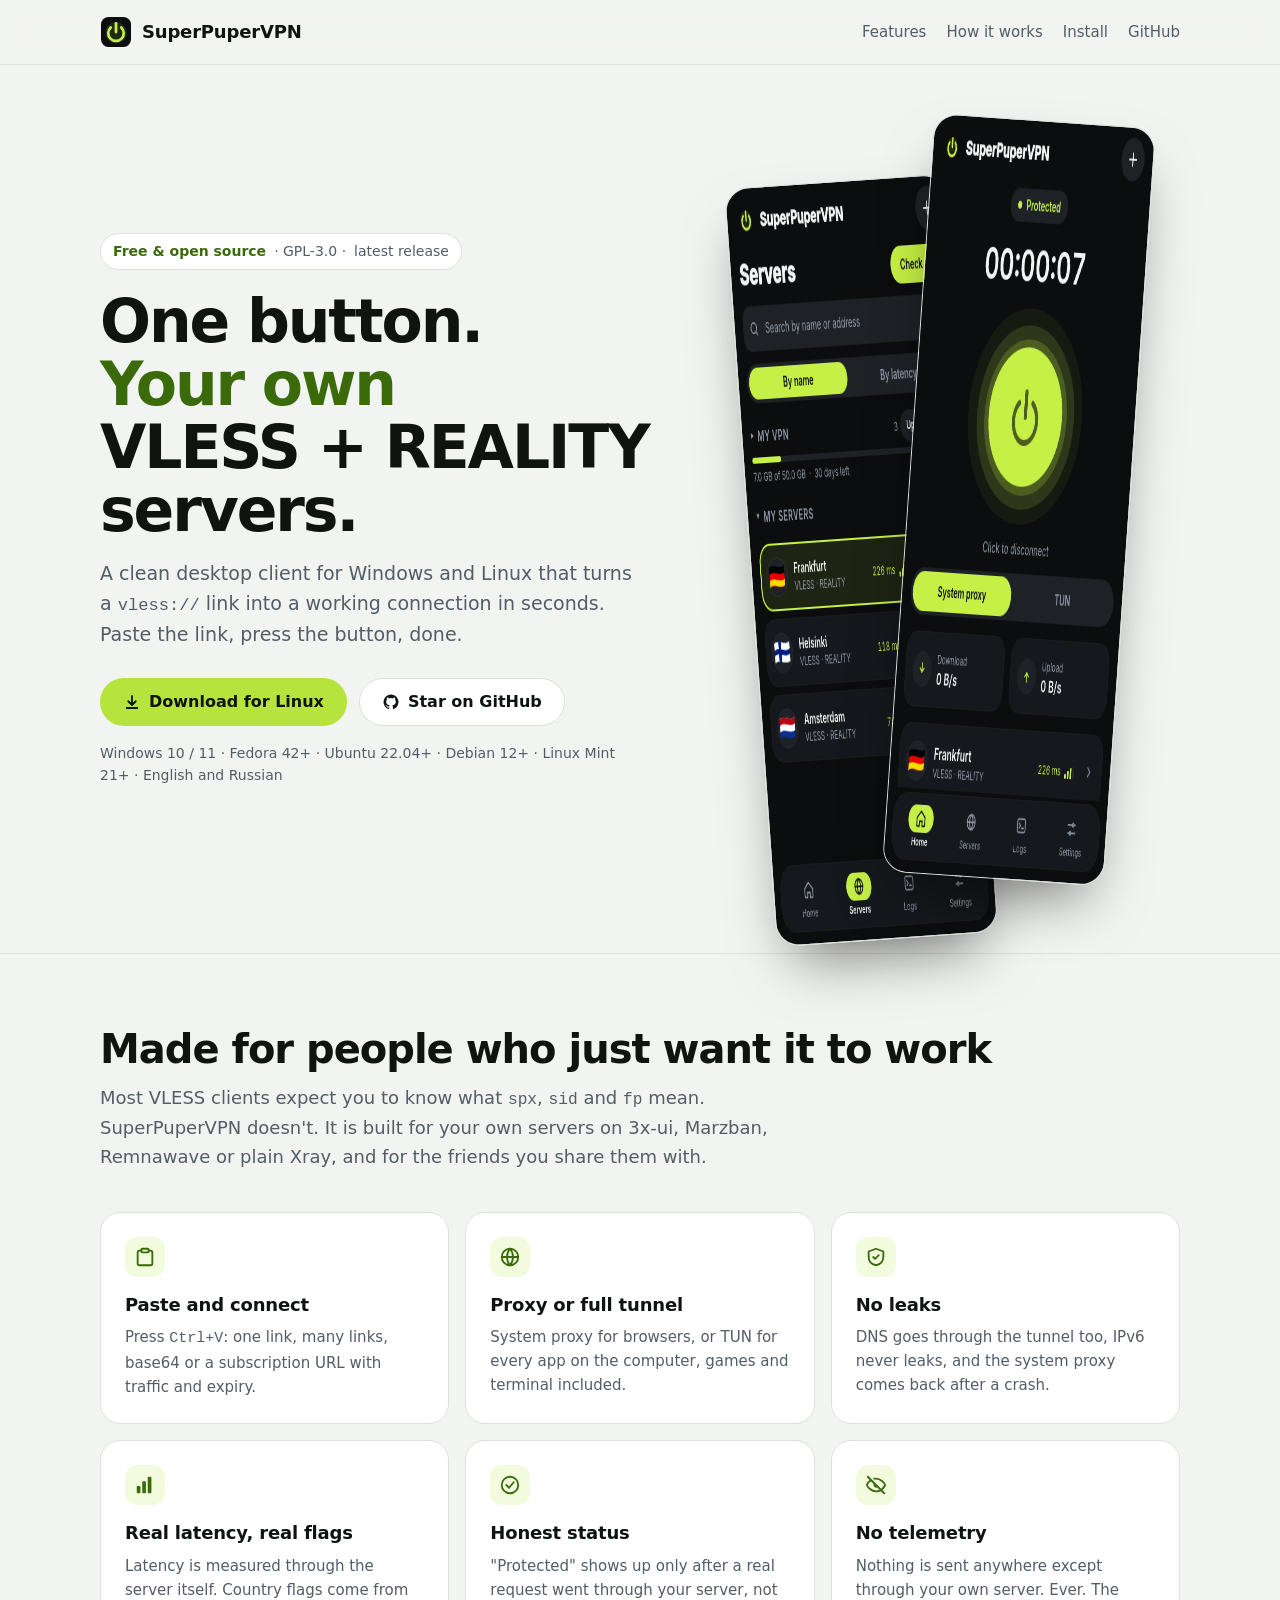
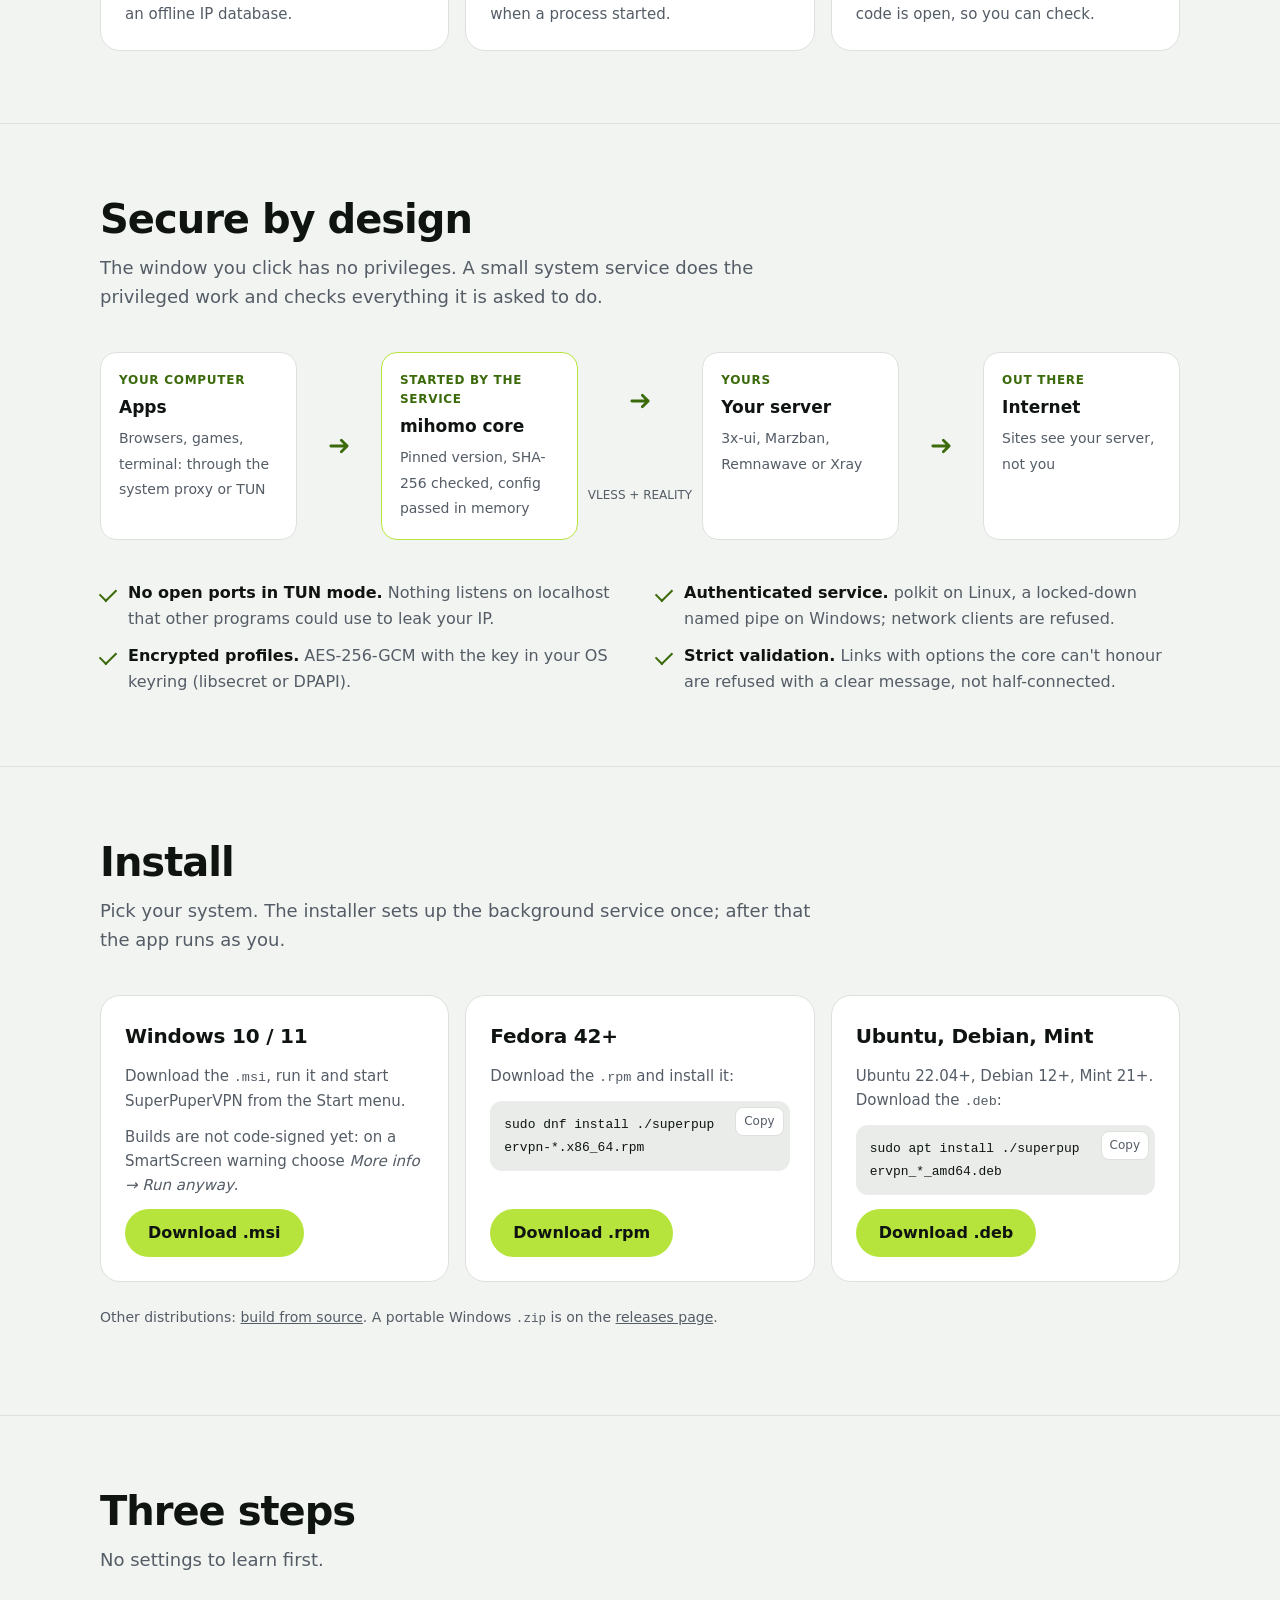
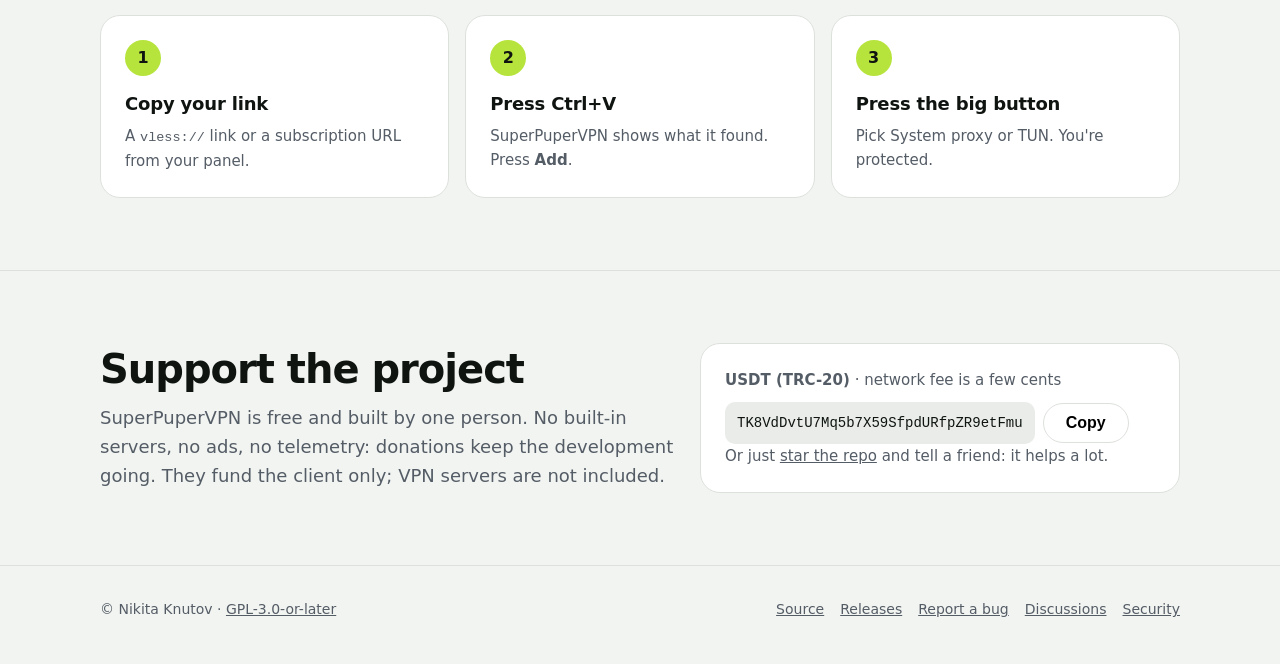
==== docs/index.html @ 9e76e34f "Website on GitHub Pages" ====
<!doctype html>
<html lang="en">
<head>
<meta charset="utf-8">
<meta name="viewport" content="width=device-width, initial-scale=1">
<title>SuperPuperVPN — one-button VLESS + REALITY client for Windows and Linux</title>
<meta name="description" content="Free, open-source desktop client for your own VLESS + REALITY servers. Paste a vless:// link, press one button. Windows 10/11, Fedora, Ubuntu, Debian. No telemetry.">
<meta name="keywords" content="VLESS client, REALITY client, Xray client, 3x-ui client, Marzban, Remnawave, mihomo GUI, VPN client Linux, VPN client Windows">
<link rel="canonical" href="https://nikitaknutov.github.io/superpupervpn/">
<link rel="icon" href="logo.svg" type="image/svg+xml">
<meta name="theme-color" content="#0B0D0F">
<meta property="og:type" content="website">
<meta property="og:title" content="SuperPuperVPN — one button, your own VLESS + REALITY servers">
<meta property="og:description" content="Free, open-source desktop client for Windows and Linux. Paste a vless:// link, press one button.">
<meta property="og:url" content="https://nikitaknutov.github.io/superpupervpn/">
<meta property="og:image" content="https://nikitaknutov.github.io/superpupervpn/og.png">
<meta name="twitter:card" content="summary_large_image">
<style>
:root {
  --bg: #0B0D0F; --surface: #15181C; --surface2: #1E2227; --text: #F1F4F2; --muted: #8E97A4;
  --accent: #C6F046; --accent-text: #0B0D0F; --accent-ink: #C6F046; --border: #262B31;
  --radius: 20px; --max: 1120px;
  color-scheme: dark;
}
@media (prefers-color-scheme: light) {
  :root {
    --bg: #F2F4F1; --surface: #FFFFFF; --surface2: #E9ECE8; --text: #0F1411; --muted: #545C66;
    --accent: #B6E43C; --accent-text: #0F1411; --accent-ink: #3B6A0A; --border: #DDE1DC;
    color-scheme: light;
  }
}
* { box-sizing: border-box; }
html { scroll-behavior: smooth; }
@media (prefers-reduced-motion: reduce) { html { scroll-behavior: auto; } }
body {
  margin: 0; background: var(--bg); color: var(--text);
  font: 16px/1.6 Inter, "Inter Variable", system-ui, -apple-system, "Segoe UI", Roboto, sans-serif;
  -webkit-font-smoothing: antialiased;
}
a { color: inherit; }
img { max-width: 100%; display: block; }
code, pre { font-family: ui-monospace, "JetBrains Mono", "Cascadia Code", Consolas, monospace; font-size: 0.9em; }
.wrap { max-width: var(--max); margin: 0 auto; padding: 0 20px; }
.skip { position: absolute; left: -999px; }
.skip:focus { left: 16px; top: 16px; background: var(--accent); color: var(--accent-text); padding: 8px 12px; border-radius: 8px; z-index: 10; }
:focus-visible { outline: 3px solid var(--accent); outline-offset: 3px; border-radius: 6px; }

/* nav */
header { position: sticky; top: 0; z-index: 5; background: color-mix(in srgb, var(--bg) 85%, transparent); backdrop-filter: blur(12px); border-bottom: 1px solid var(--border); }
nav { display: flex; align-items: center; gap: 24px; height: 64px; }
.brand { display: flex; align-items: center; gap: 10px; font-weight: 800; font-size: 18px; text-decoration: none; letter-spacing: -0.01em; }
.brand img { width: 32px; height: 32px; }
nav .links { display: flex; gap: 20px; margin-left: auto; font-size: 15px; }
nav .links a { text-decoration: none; color: var(--muted); }
nav .links a:hover { color: var(--text); }
@media (max-width: 720px) { nav .links a:not(.gh) { display: none; } }

/* buttons */
.btn { display: inline-flex; align-items: center; justify-content: center; gap: 8px; min-height: 48px; padding: 0 22px; border-radius: 999px; font-weight: 700; text-decoration: none; border: 1px solid transparent; cursor: pointer; font-size: 16px; }
.btn.primary { background: var(--accent); color: var(--accent-text); }
.btn.primary:hover { filter: brightness(1.06); }
.btn.ghost { border-color: var(--border); background: var(--surface); }
.btn.ghost:hover { background: var(--surface2); }
.btn svg { width: 18px; height: 18px; }

/* hero */
.hero { display: grid; grid-template-columns: 1.05fr 1fr; gap: 48px; align-items: center; padding-block: 72px 56px; }
.eyebrow { display: inline-flex; align-items: center; gap: 8px; padding: 6px 12px; border-radius: 999px; background: var(--surface); border: 1px solid var(--border); color: var(--muted); font-size: 14px; }
.eyebrow b { color: var(--accent-ink); font-weight: 700; }
h1 { font-size: clamp(36px, 5.4vw, 60px); line-height: 1.05; letter-spacing: -0.035em; margin: 20px 0 16px; font-weight: 800; }
h1 em { font-style: normal; color: var(--accent-ink); }
.lead { font-size: 19px; color: var(--muted); margin: 0 0 28px; max-width: 34em; }
.cta { display: flex; flex-wrap: wrap; gap: 12px; }
.meta { margin-top: 16px; color: var(--muted); font-size: 14px; }
.shots { position: relative; display: flex; justify-content: center; gap: 0; }
.shots img { width: 46%; border-radius: 24px; border: 1px solid var(--border); box-shadow: 0 30px 60px -20px rgb(0 0 0 / 0.55); }
.shots img:first-child { transform: rotate(-4deg) translate(14%, 6%); }
.shots img:last-child { transform: rotate(4deg) translate(-14%, -2%); z-index: 1; }
@media (max-width: 880px) {
  .hero { grid-template-columns: 1fr; padding-top: 48px; gap: 40px; }
  .hero > * { min-width: 0; }
  .shots img { width: 48%; }
}

/* sections */
section { padding: 72px 0; border-top: 1px solid var(--border); }
h2 { font-size: clamp(28px, 3.6vw, 40px); letter-spacing: -0.025em; line-height: 1.15; margin: 0 0 12px; }
.sub { color: var(--muted); margin: 0 0 40px; max-width: 40em; font-size: 18px; }
.grid { display: grid; grid-template-columns: repeat(3, 1fr); gap: 16px; }
.grid > *, .steps > * { min-width: 0; }
@media (max-width: 880px) { .grid { grid-template-columns: repeat(2, 1fr); } }
@media (max-width: 560px) { .grid { grid-template-columns: 1fr; } }
.card { background: var(--surface); border: 1px solid var(--border); border-radius: var(--radius); padding: 24px; }
.card h3 { margin: 14px 0 6px; font-size: 18px; letter-spacing: -0.01em; }
.card p { margin: 0; color: var(--muted); font-size: 15px; }
.icon { width: 40px; height: 40px; border-radius: 12px; display: grid; place-items: center; background: color-mix(in srgb, var(--accent) 16%, transparent); color: var(--accent-ink); }
.icon svg { width: 22px; height: 22px; }

/* flow diagram */
.flow { display: grid; grid-template-columns: 1fr auto 1fr auto 1fr auto 1fr; align-items: stretch; gap: 10px; }
.node { background: var(--surface); border: 1px solid var(--border); border-radius: 16px; padding: 18px; }
.node.hl { border-color: var(--accent); }
.node small { display: block; color: var(--accent-ink); font-weight: 700; font-size: 12px; letter-spacing: 0.06em; text-transform: uppercase; }
.node strong { display: block; margin: 4px 0; font-size: 17px; }
.node span { color: var(--muted); font-size: 14px; }
.arrow { display: grid; place-items: center; color: var(--muted); font-size: 12px; text-align: center; min-width: 64px; }
.arrow svg { width: 28px; height: 28px; color: var(--accent-ink); }
@media (max-width: 880px) {
  .flow { grid-template-columns: 1fr; }
  .arrow { min-height: 40px; }
  .arrow svg { transform: rotate(90deg); }
}
.points { display: grid; grid-template-columns: repeat(2, 1fr); gap: 12px 32px; margin: 40px 0 0; padding: 0; list-style: none; }
.points li { padding-left: 28px; position: relative; color: var(--muted); }
.points li::before { content: ""; position: absolute; left: 0; top: 0.5em; width: 14px; height: 8px; border-left: 2.5px solid var(--accent-ink); border-bottom: 2.5px solid var(--accent-ink); transform: rotate(-45deg); }
.points b { color: var(--text); }
@media (max-width: 720px) { .points { grid-template-columns: 1fr; } }

/* install */
.os { display: flex; flex-direction: column; gap: 12px; }
.os h3 { margin: 0; font-size: 20px; }
.os p { margin: 0; }
.os .btn { align-self: flex-start; margin-top: auto; }
.code { position: relative; }
pre { margin: 0; background: var(--surface2); border-radius: 12px; padding: 12px 72px 12px 14px; white-space: pre-wrap; word-break: break-all; }
.copy { position: absolute; top: 6px; right: 6px; border: 1px solid var(--border); background: var(--surface); color: var(--muted); border-radius: 8px; font: inherit; font-size: 12px; padding: 4px 8px; cursor: pointer; }
.copy:hover { color: var(--text); }
.note { color: var(--muted); font-size: 14px; margin-top: 24px; }

/* steps */
.steps { counter-reset: s; display: grid; grid-template-columns: repeat(3, 1fr); gap: 16px; padding: 0; margin: 0; list-style: none; }
.steps li { counter-increment: s; }
.steps li::before { content: counter(s); display: grid; place-items: center; width: 36px; height: 36px; border-radius: 50%; background: var(--accent); color: var(--accent-text); font-weight: 800; }
@media (max-width: 720px) { .steps { grid-template-columns: 1fr; } }

/* support */
.support { display: grid; grid-template-columns: 1.2fr 1fr; gap: 24px; align-items: center; }
.wallet { display: flex; gap: 8px; align-items: center; flex-wrap: wrap; }
.wallet code { background: var(--surface2); padding: 10px 12px; border-radius: 10px; word-break: break-all; font-size: 14px; }
@media (max-width: 720px) { .support { grid-template-columns: 1fr; } }

footer { border-top: 1px solid var(--border); padding: 32px 0 48px; color: var(--muted); font-size: 14px; }
footer .wrap { display: flex; flex-wrap: wrap; gap: 12px 24px; align-items: center; }
footer nav { height: auto; gap: 16px; margin-left: auto; flex-wrap: wrap; }
</style>
</head>
<body>
<a class="skip" href="#main">Skip to content</a>

<header>
  <div class="wrap">
    <nav aria-label="Main">
      <a class="brand" href="#top"><img src="logo.svg" alt="" width="32" height="32">SuperPuperVPN</a>
      <div class="links">
        <a href="#features">Features</a>
        <a href="#how">How it works</a>
        <a href="#install">Install</a>
        <a class="gh" href="https://github.com/NikitaKnutov/superpupervpn">GitHub</a>
      </div>
    </nav>
  </div>
</header>

<main id="main">
  <div class="wrap hero" id="top">
    <div>
      <span class="eyebrow"><b>Free &amp; open source</b> · GPL-3.0 · <span data-version>latest release</span></span>
      <h1>One button.<br><em>Your own</em> VLESS&nbsp;+&nbsp;REALITY servers.</h1>
      <p class="lead">A clean desktop client for Windows and Linux that turns a <code>vless://</code> link into a working
        connection in seconds. Paste the link, press the button, done.</p>
      <div class="cta">
        <a class="btn primary" id="download" href="https://github.com/NikitaKnutov/superpupervpn/releases/latest">
          <svg viewBox="0 0 24 24" fill="none" stroke="currentColor" stroke-width="2.4" stroke-linecap="round" stroke-linejoin="round" aria-hidden="true"><path d="M12 4v12m0 0-5-5m5 5 5-5M5 20h14"/></svg>
          <span id="download-label">Download</span>
        </a>
        <a class="btn ghost" href="https://github.com/NikitaKnutov/superpupervpn">
          <svg viewBox="0 0 24 24" fill="currentColor" aria-hidden="true"><path d="M12 2a10 10 0 0 0-3.16 19.49c.5.09.68-.22.68-.48v-1.7c-2.78.6-3.37-1.34-3.37-1.34-.45-1.16-1.11-1.47-1.11-1.47-.91-.62.07-.6.07-.6 1 .07 1.53 1.03 1.53 1.03.9 1.52 2.34 1.08 2.91.83.09-.65.35-1.09.63-1.34-2.22-.25-4.55-1.11-4.55-4.94 0-1.09.39-1.98 1.03-2.68-.1-.25-.45-1.27.1-2.65 0 0 .84-.27 2.75 1.02a9.6 9.6 0 0 1 5 0c1.91-1.29 2.75-1.02 2.75-1.02.55 1.38.2 2.4.1 2.65.64.7 1.03 1.59 1.03 2.68 0 3.84-2.34 4.68-4.57 4.93.36.31.68.92.68 1.85v2.75c0 .27.18.58.69.48A10 10 0 0 0 12 2Z"/></svg>
          Star on GitHub
        </a>
      </div>
      <p class="meta">Windows 10 / 11 · Fedora 42+ · Ubuntu 22.04+ · Debian 12+ · Linux Mint 21+ · English and Russian</p>
    </div>
    <div class="shots">
      <img src="screenshots/servers-dark.png" width="420" height="760" alt="Server list with country flags and latency">
      <img src="screenshots/home-dark.png" width="420" height="760" alt="Home screen: connected, with a timer and the big connect button">
    </div>
  </div>

  <section id="features">
    <div class="wrap">
      <h2>Made for people who just want it to work</h2>
      <p class="sub">Most VLESS clients expect you to know what <code>spx</code>, <code>sid</code> and <code>fp</code> mean.
        SuperPuperVPN doesn't. It is built for your own servers on 3x-ui, Marzban, Remnawave or plain Xray, and for the
        friends you share them with.</p>
      <div class="grid">
        <div class="card">
          <div class="icon"><svg viewBox="0 0 24 24" fill="none" stroke="currentColor" stroke-width="2" stroke-linecap="round" stroke-linejoin="round"><rect x="8" y="3" width="8" height="4" rx="1"/><path d="M8 5H6a2 2 0 0 0-2 2v12a2 2 0 0 0 2 2h12a2 2 0 0 0 2-2V7a2 2 0 0 0-2-2h-2"/></svg></div>
          <h3>Paste and connect</h3>
          <p>Press <kbd>Ctrl+V</kbd>: one link, many links, base64 or a subscription URL with traffic and expiry.</p>
        </div>
        <div class="card">
          <div class="icon"><svg viewBox="0 0 24 24" fill="none" stroke="currentColor" stroke-width="2" stroke-linecap="round" stroke-linejoin="round"><circle cx="12" cy="12" r="9"/><path d="M3 12h18M12 3a14 14 0 0 1 0 18M12 3a14 14 0 0 0 0 18"/></svg></div>
          <h3>Proxy or full tunnel</h3>
          <p>System proxy for browsers, or TUN for every app on the computer, games and terminal included.</p>
        </div>
        <div class="card">
          <div class="icon"><svg viewBox="0 0 24 24" fill="none" stroke="currentColor" stroke-width="2" stroke-linecap="round" stroke-linejoin="round"><path d="M12 3 4 6v6c0 5 3.5 8 8 9 4.5-1 8-4 8-9V6l-8-3Z"/><path d="m9 12 2 2 4-4"/></svg></div>
          <h3>No leaks</h3>
          <p>DNS goes through the tunnel too, IPv6 never leaks, and the system proxy comes back after a crash.</p>
        </div>
        <div class="card">
          <div class="icon"><svg viewBox="0 0 24 24" fill="none" stroke="currentColor" stroke-width="2" stroke-linecap="round" stroke-linejoin="round"><path d="M4 20h2V14H4zM10 20h2V9h-2zM16 20h2V4h-2z"/></svg></div>
          <h3>Real latency, real flags</h3>
          <p>Latency is measured through the server itself. Country flags come from an offline IP database.</p>
        </div>
        <div class="card">
          <div class="icon"><svg viewBox="0 0 24 24" fill="none" stroke="currentColor" stroke-width="2" stroke-linecap="round" stroke-linejoin="round"><circle cx="12" cy="12" r="9"/><path d="m8 12 3 3 5-6"/></svg></div>
          <h3>Honest status</h3>
          <p>"Protected" shows up only after a real request went through your server, not when a process started.</p>
        </div>
        <div class="card">
          <div class="icon"><svg viewBox="0 0 24 24" fill="none" stroke="currentColor" stroke-width="2" stroke-linecap="round" stroke-linejoin="round"><path d="M3 3l18 18M10.6 10.6a2 2 0 0 0 2.8 2.8M9.9 5.1A9.8 9.8 0 0 1 12 5c5 0 9 4.5 10 7a13 13 0 0 1-3.2 4.3M6.6 6.6A13 13 0 0 0 2 12c1 2.5 5 7 10 7a9.7 9.7 0 0 0 4.2-.9"/></svg></div>
          <h3>No telemetry</h3>
          <p>Nothing is sent anywhere except through your own server. Ever. The code is open, so you can check.</p>
        </div>
      </div>
    </div>
  </section>

  <section id="how">
    <div class="wrap">
      <h2>Secure by design</h2>
      <p class="sub">The window you click has no privileges. A small system service does the privileged work and checks
        everything it is asked to do.</p>
      <div class="flow" role="img" aria-label="Your apps send traffic through the mihomo core, which the SuperPuperVPN service starts for the app; the core connects to your server over VLESS plus REALITY, and the server reaches the internet.">
        <div class="node"><small>Your computer</small><strong>Apps</strong><span>Browsers, games, terminal: through the system proxy or TUN</span></div>
        <div class="arrow" aria-hidden="true"><svg viewBox="0 0 24 24" fill="none" stroke="currentColor" stroke-width="2.4" stroke-linecap="round" stroke-linejoin="round"><path d="M5 12h14m0 0-5-5m5 5-5 5"/></svg></div>
        <div class="node hl"><small>Started by the service</small><strong>mihomo core</strong><span>Pinned version, SHA-256 checked, config passed in memory</span></div>
        <div class="arrow" aria-hidden="true"><svg viewBox="0 0 24 24" fill="none" stroke="currentColor" stroke-width="2.4" stroke-linecap="round" stroke-linejoin="round"><path d="M5 12h14m0 0-5-5m5 5-5 5"/></svg>VLESS + REALITY</div>
        <div class="node"><small>Yours</small><strong>Your server</strong><span>3x-ui, Marzban, Remnawave or Xray</span></div>
        <div class="arrow" aria-hidden="true"><svg viewBox="0 0 24 24" fill="none" stroke="currentColor" stroke-width="2.4" stroke-linecap="round" stroke-linejoin="round"><path d="M5 12h14m0 0-5-5m5 5-5 5"/></svg></div>
        <div class="node"><small>Out there</small><strong>Internet</strong><span>Sites see your server, not you</span></div>
      </div>
      <ul class="points">
        <li><b>No open ports in TUN mode.</b> Nothing listens on localhost that other programs could use to leak your IP.</li>
        <li><b>Authenticated service.</b> polkit on Linux, a locked-down named pipe on Windows; network clients are refused.</li>
        <li><b>Encrypted profiles.</b> AES-256-GCM with the key in your OS keyring (libsecret or DPAPI).</li>
        <li><b>Strict validation.</b> Links with options the core can't honour are refused with a clear message, not half-connected.</li>
      </ul>
    </div>
  </section>

  <section id="install">
    <div class="wrap">
      <h2>Install</h2>
      <p class="sub">Pick your system. The installer sets up the background service once; after that the app runs as you.</p>
      <div class="grid">
        <div class="card os">
          <h3>Windows 10 / 11</h3>
          <p>Download the <code>.msi</code>, run it and start SuperPuperVPN from the Start menu.</p>
          <p class="note" style="margin:0">Builds are not code-signed yet: on a SmartScreen warning choose <i>More info → Run anyway</i>.</p>
          <a class="btn primary" data-asset=".msi" href="https://github.com/NikitaKnutov/superpupervpn/releases/latest">Download .msi</a>
        </div>
        <div class="card os">
          <h3>Fedora 42+</h3>
          <p>Download the <code>.rpm</code> and install it:</p>
          <pre><code>sudo dnf install ./superpupervpn-*.x86_64.rpm</code></pre>
          <a class="btn primary" data-asset=".rpm" href="https://github.com/NikitaKnutov/superpupervpn/releases/latest">Download .rpm</a>
        </div>
        <div class="card os">
          <h3>Ubuntu, Debian, Mint</h3>
          <p>Ubuntu 22.04+, Debian 12+, Mint 21+. Download the <code>.deb</code>:</p>
          <pre><code>sudo apt install ./superpupervpn_*_amd64.deb</code></pre>
          <a class="btn primary" data-asset=".deb" href="https://github.com/NikitaKnutov/superpupervpn/releases/latest">Download .deb</a>
        </div>
      </div>
      <p class="note">Other distributions: <a href="https://github.com/NikitaKnutov/superpupervpn#build-from-source">build from source</a>.
        A portable Windows <code>.zip</code> is on the <a href="https://github.com/NikitaKnutov/superpupervpn/releases/latest">releases page</a>.</p>
    </div>
  </section>

  <section id="start">
    <div class="wrap">
      <h2>Three steps</h2>
      <p class="sub">No settings to learn first.</p>
      <ol class="steps">
        <li class="card"><h3>Copy your link</h3><p>A <code>vless://</code> link or a subscription URL from your panel.</p></li>
        <li class="card"><h3>Press Ctrl+V</h3><p>SuperPuperVPN shows what it found. Press <b>Add</b>.</p></li>
        <li class="card"><h3>Press the big button</h3><p>Pick System proxy or TUN. You're protected.</p></li>
      </ol>
    </div>
  </section>

  <section id="support">
    <div class="wrap support">
      <div>
        <h2>Support the project</h2>
        <p class="sub" style="margin-bottom:0">SuperPuperVPN is free and built by one person. No built-in servers, no ads,
          no telemetry: donations keep the development going. They fund the client only; VPN servers are not included.</p>
      </div>
      <div class="card">
        <p style="margin:0 0 10px"><b>USDT (TRC-20)</b> <span style="color:var(--muted)">· network fee is a few cents</span></p>
        <div class="wallet">
          <code id="wallet">TK8VdDvtU7Mq5b7X59SfpdURfpZR9etFmu</code>
          <button class="btn ghost" type="button" data-copy="#wallet" style="min-height:40px">Copy</button>
        </div>
        <p class="note" style="margin-bottom:0">Or just <a href="https://github.com/NikitaKnutov/superpupervpn">star the repo</a> and tell a friend: it helps a lot.</p>
      </div>
    </div>
  </section>
</main>

<footer>
  <div class="wrap">
    <span>© Nikita Knutov · <a href="https://github.com/NikitaKnutov/superpupervpn/blob/main/LICENSE">GPL-3.0-or-later</a></span>
    <nav aria-label="Footer">
      <a href="https://github.com/NikitaKnutov/superpupervpn">Source</a>
      <a href="https://github.com/NikitaKnutov/superpupervpn/releases">Releases</a>
      <a href="https://github.com/NikitaKnutov/superpupervpn/issues">Report a bug</a>
      <a href="https://github.com/NikitaKnutov/superpupervpn/discussions">Discussions</a>
      <a href="https://github.com/NikitaKnutov/superpupervpn/blob/main/SECURITY.md">Security</a>
    </nav>
  </div>
</footer>

<script>
// Copy buttons: commands in <pre> blocks and the wallet address.
document.querySelectorAll('pre').forEach(pre => {
  const box = document.createElement('div');
  box.className = 'code';
  pre.replaceWith(box);
  const b = document.createElement('button');
  b.className = 'copy'; b.type = 'button'; b.textContent = 'Copy';
  b.dataset.copyText = pre.innerText;
  box.append(pre, b);
});
document.addEventListener('click', async e => {
  const b = e.target.closest('[data-copy], [data-copy-text]');
  if (!b) return;
  const text = b.dataset.copyText ?? document.querySelector(b.dataset.copy).textContent;
  try { await navigator.clipboard.writeText(text.trim()); b.textContent = 'Copied'; }
  catch { b.textContent = 'Select and copy'; }
  setTimeout(() => (b.textContent = 'Copy'), 1500);
});

// Point the download buttons at the files of the latest release; without JS or the API they open the releases page.
(async () => {
  const ua = navigator.userAgent;
  const os = /Windows/i.test(ua) ? 'win' : /Fedora|Red Hat/i.test(ua) ? 'rpm' : /Linux|X11/i.test(ua) ? 'linux' : 'other';
  const label = document.getElementById('download-label');
  label.textContent = { win: 'Download for Windows', rpm: 'Download for Fedora', linux: 'Download for Linux', other: 'Download' }[os];
  try {
    const r = await fetch('https://api.github.com/repos/NikitaKnutov/superpupervpn/releases/latest');
    if (!r.ok) return;
    const rel = await r.json();
    const find = ext => rel.assets.find(a => a.name.endsWith(ext));
    document.querySelectorAll('[data-version]').forEach(el => (el.textContent = rel.tag_name));
    document.querySelectorAll('[data-asset]').forEach(a => {
      const asset = find(a.dataset.asset);
      if (asset) a.href = asset.browser_download_url;
    });
    // Generic Linux gets the releases page: .deb or .rpm depends on the distro.
    const main = { win: find('.msi'), rpm: find('.rpm') }[os];
    if (main) document.getElementById('download').href = main.browser_download_url;
  } catch { /* offline or rate-limited: keep the releases page links */ }
})();
</script>
</body>
</html>
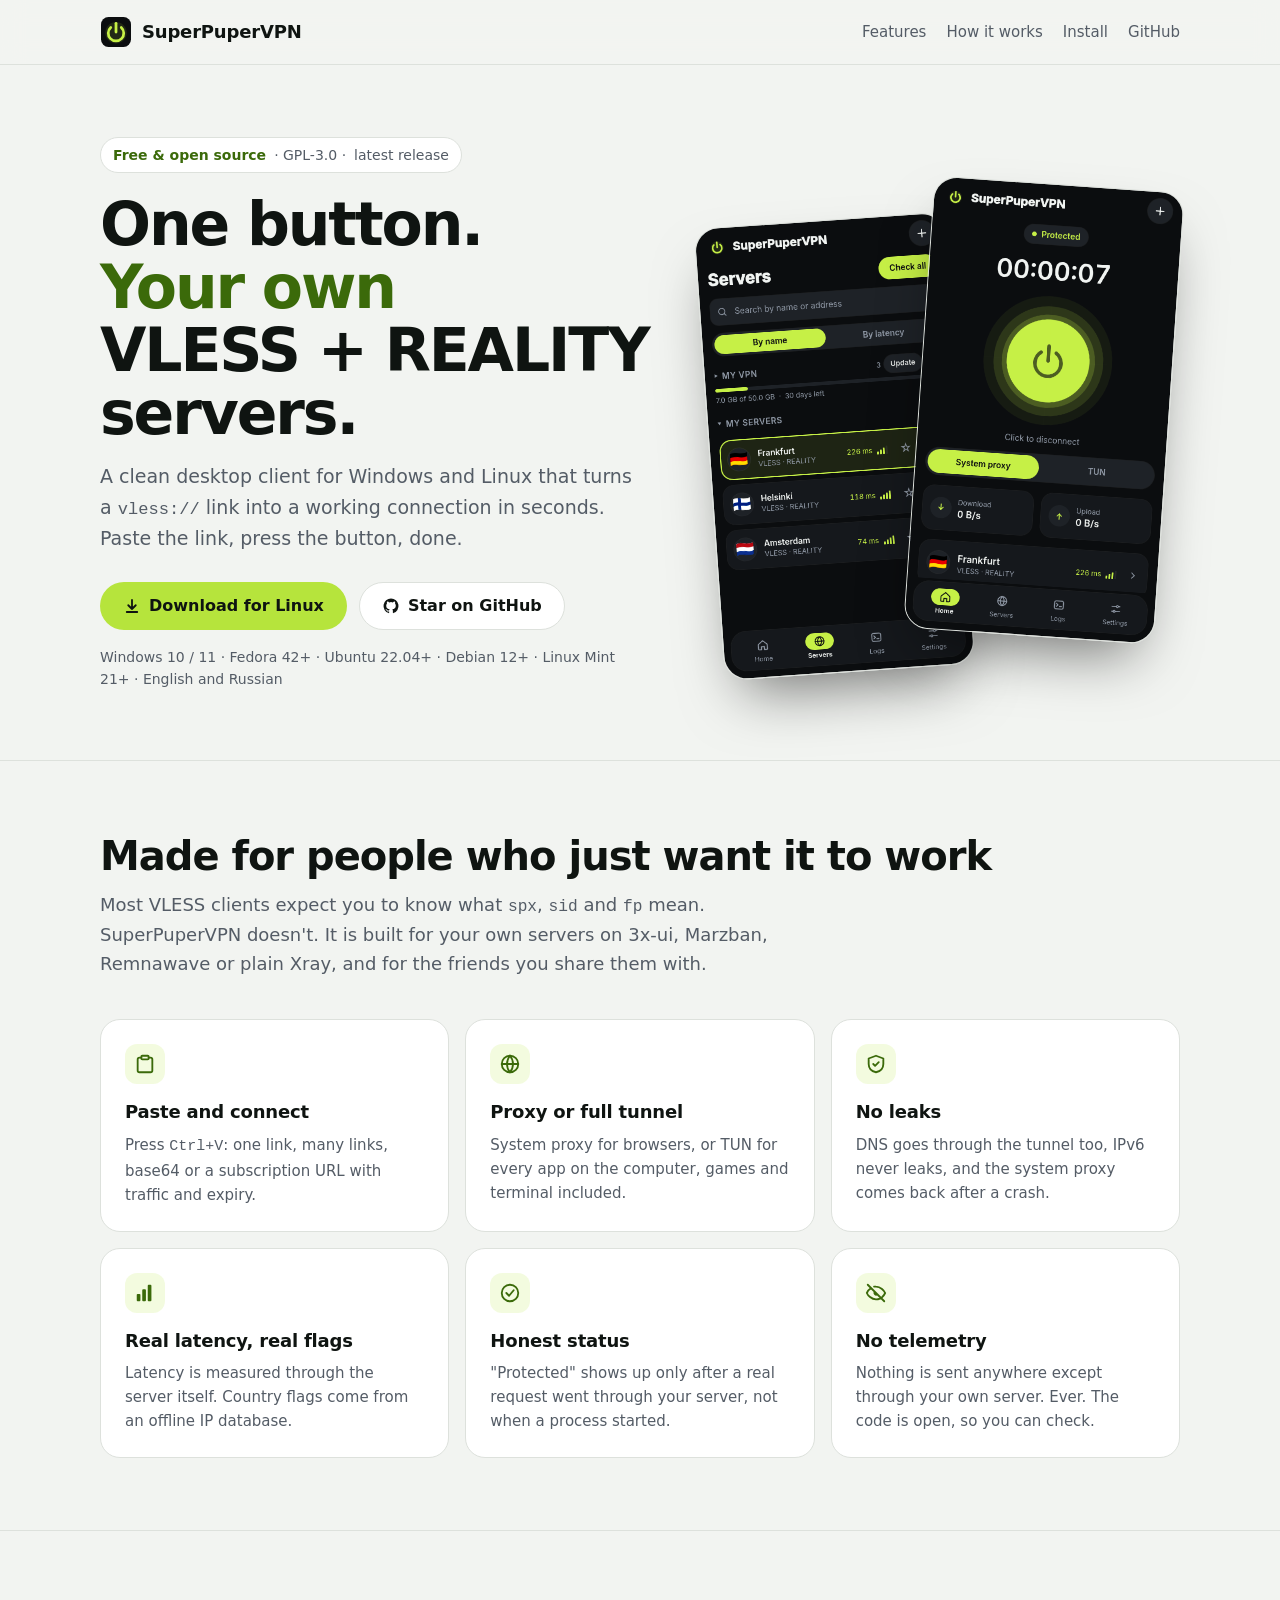
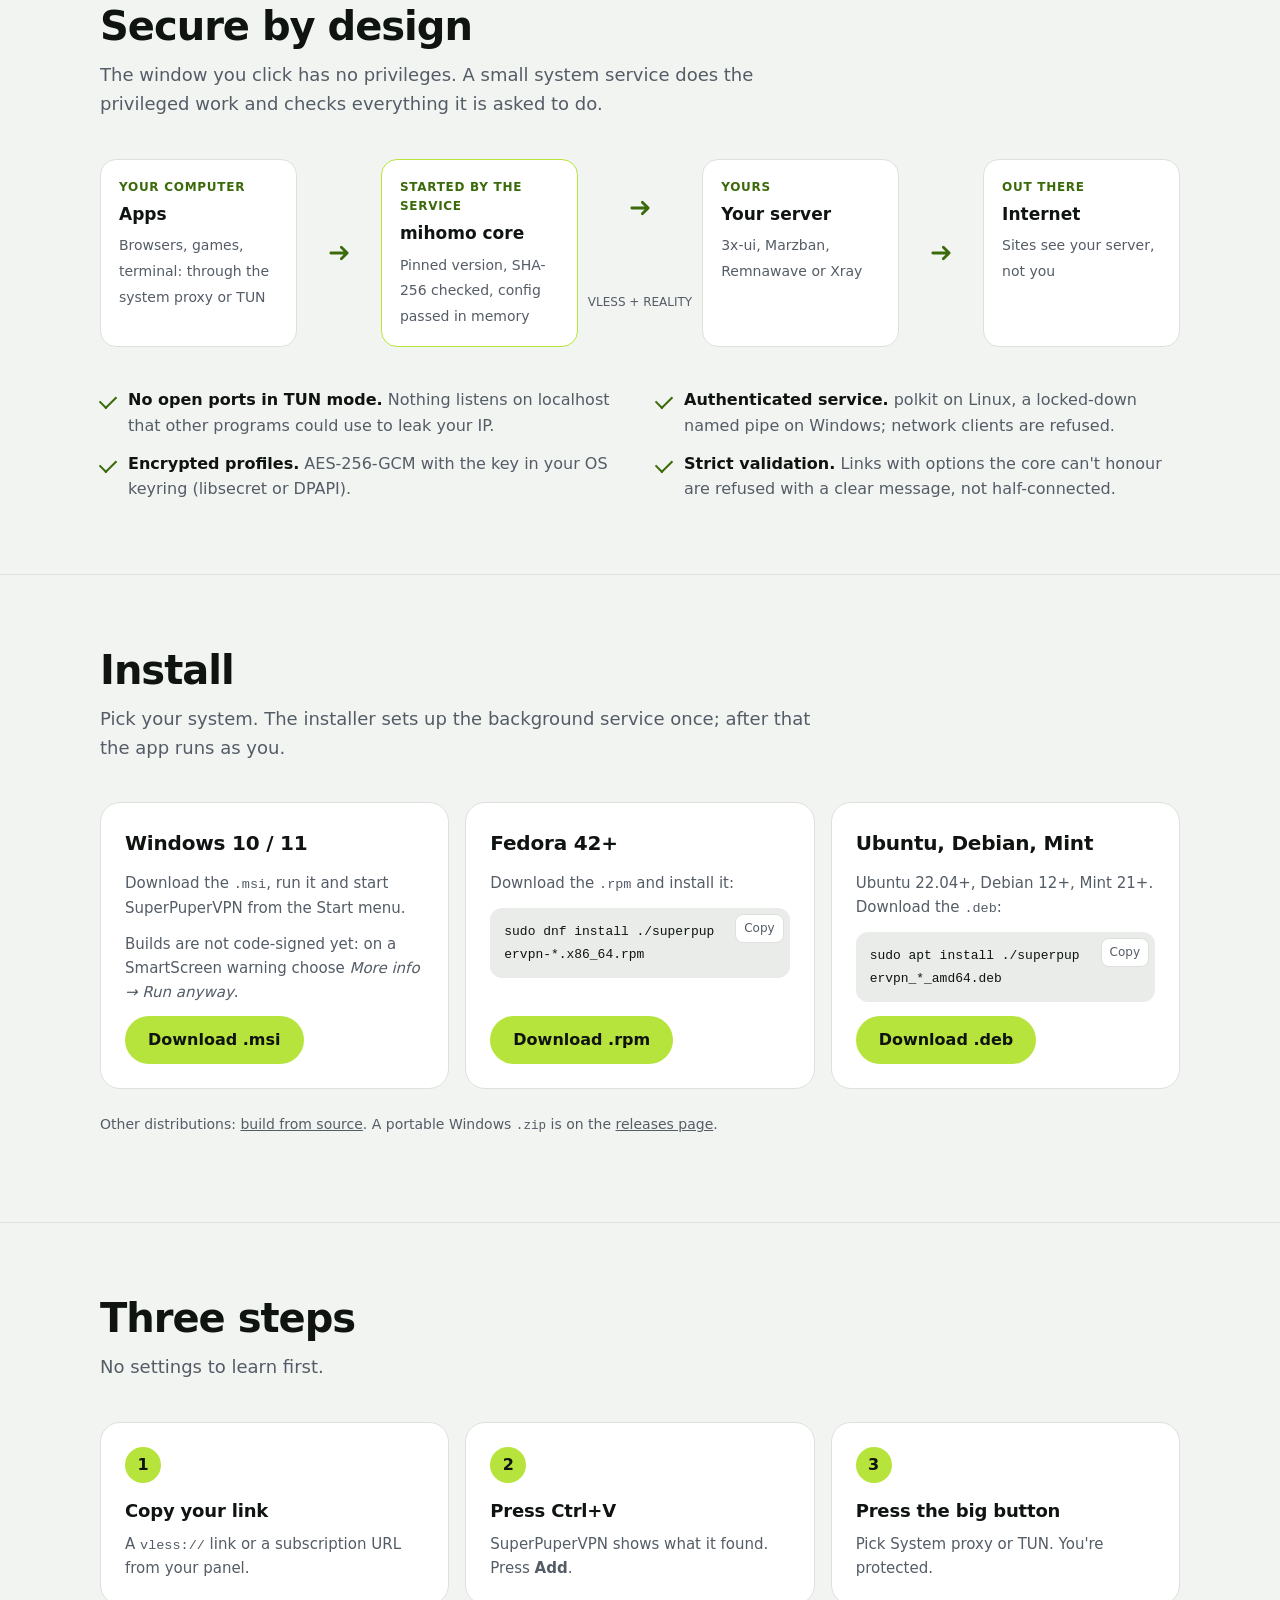
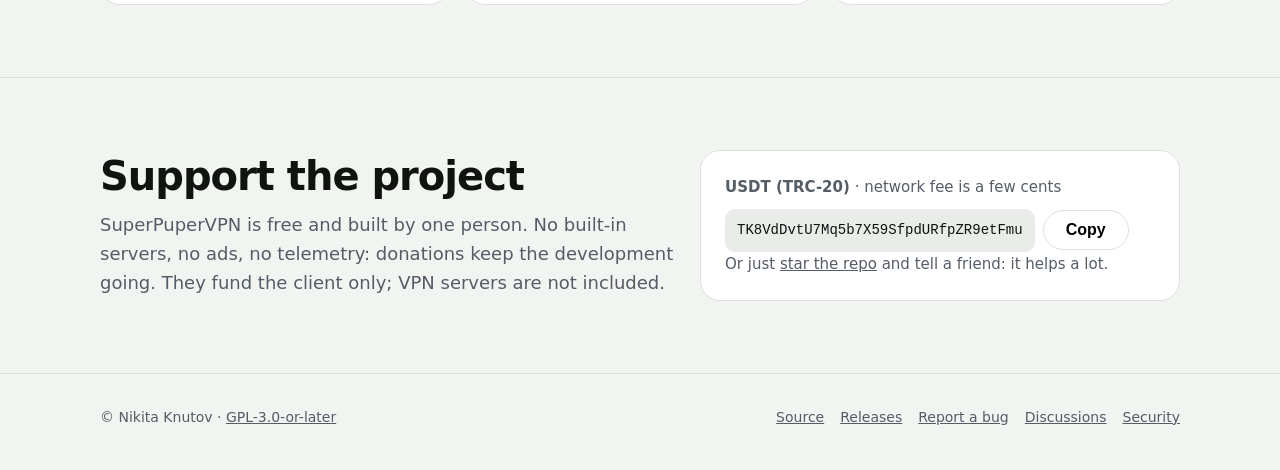
==== commit eb9497c0: "Edit WebSite" ====
--- a/docs/index.html
+++ b/docs/index.html
@@ -38,7 +38,7 @@
   -webkit-font-smoothing: antialiased;
 }
 a { color: inherit; }
-img { max-width: 100%; display: block; }
+img { max-width: 100%; height: auto; display: block; }
 code, pre { font-family: ui-monospace, "JetBrains Mono", "Cascadia Code", Consolas, monospace; font-size: 0.9em; }
 .wrap { max-width: var(--max); margin: 0 auto; padding: 0 20px; }
 .skip { position: absolute; left: -999px; }
@@ -73,13 +73,13 @@
 .cta { display: flex; flex-wrap: wrap; gap: 12px; }
 .meta { margin-top: 16px; color: var(--muted); font-size: 14px; }
 .shots { position: relative; display: flex; justify-content: center; gap: 0; }
-.shots img { width: 46%; border-radius: 24px; border: 1px solid var(--border); box-shadow: 0 30px 60px -20px rgb(0 0 0 / 0.55); }
-.shots img:first-child { transform: rotate(-4deg) translate(14%, 6%); }
-.shots img:last-child { transform: rotate(4deg) translate(-14%, -2%); z-index: 1; }
+.shots img { width: 52%; border-radius: 24px; border: 1px solid var(--border); box-shadow: 0 30px 60px -20px rgb(0 0 0 / 0.55); }
+.shots img:first-child { transform: rotate(-4deg) translate(8%, 6%); }
+.shots img:last-child { transform: rotate(4deg) translate(-8%, -2%); z-index: 1; }
 @media (max-width: 880px) {
   .hero { grid-template-columns: 1fr; padding-top: 48px; gap: 40px; }
   .hero > * { min-width: 0; }
-  .shots img { width: 48%; }
+  .shots img { width: 58%; }
 }
 
 /* sections */
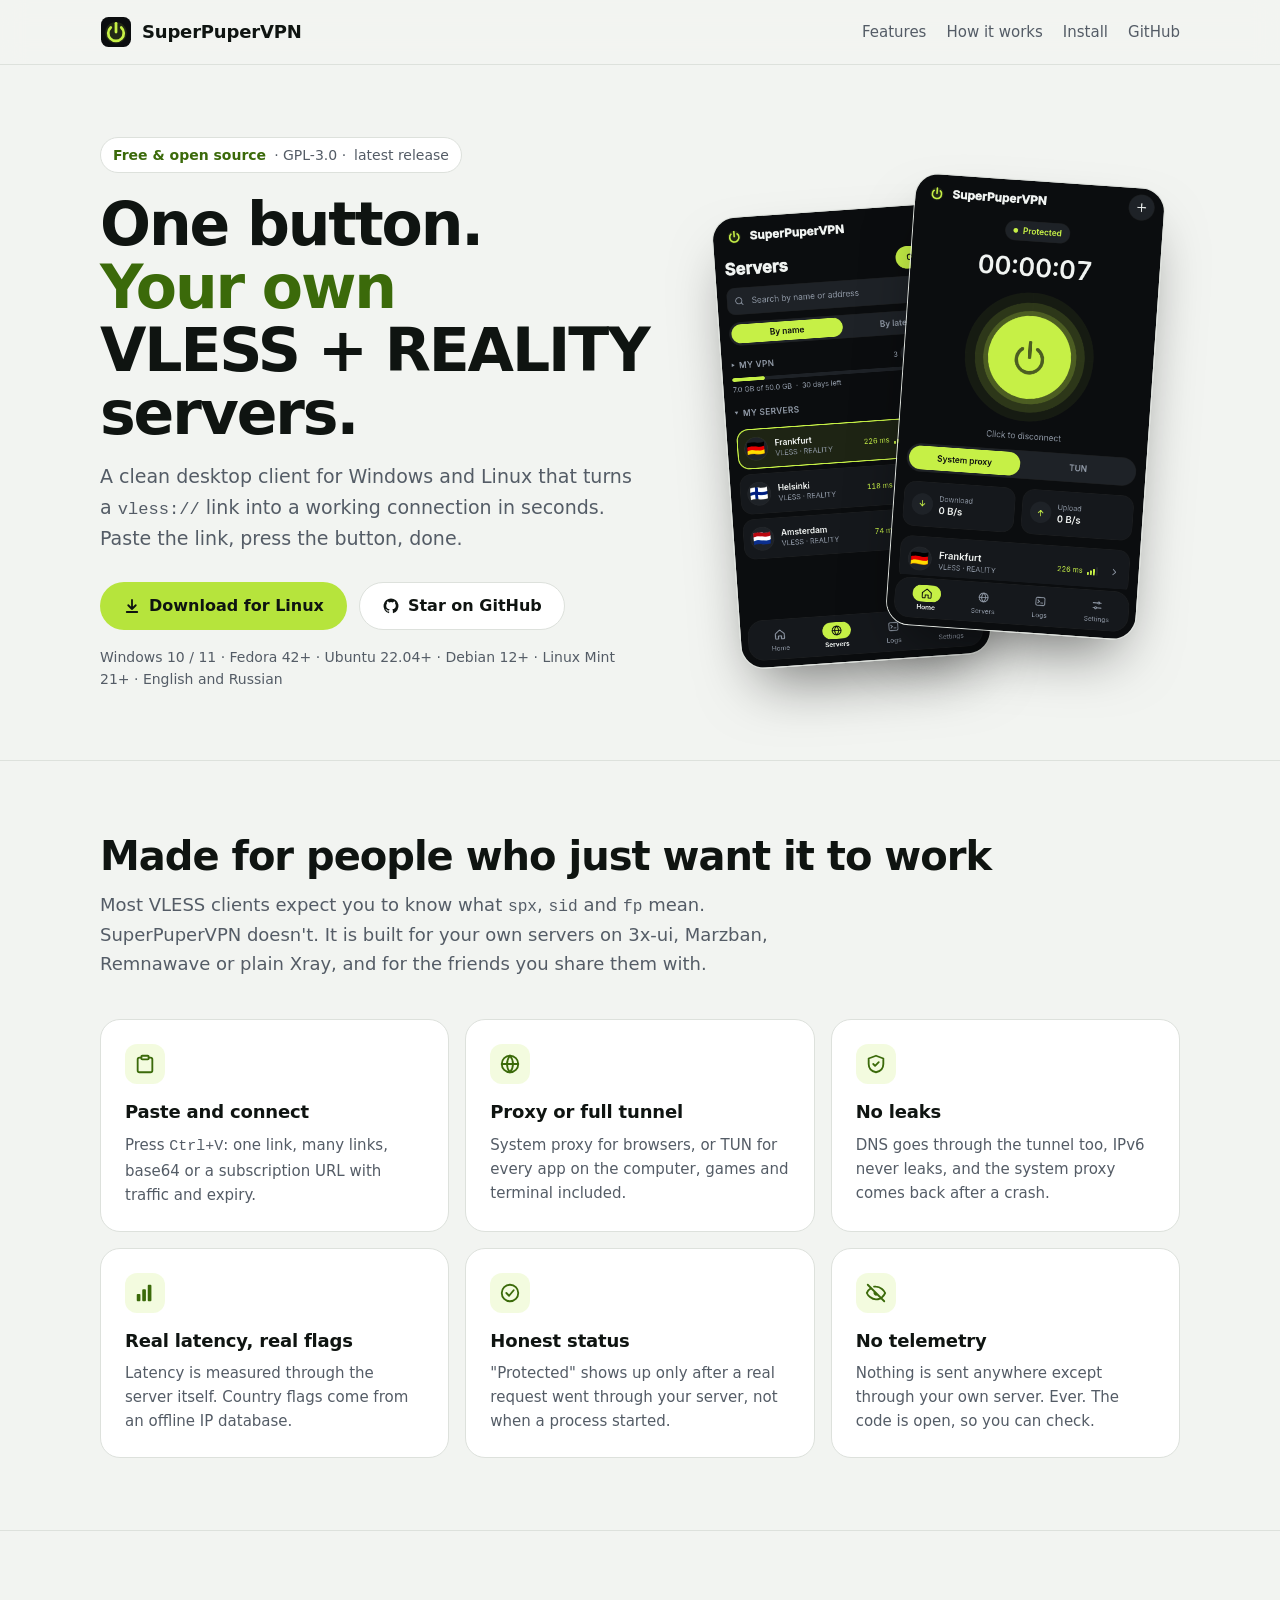
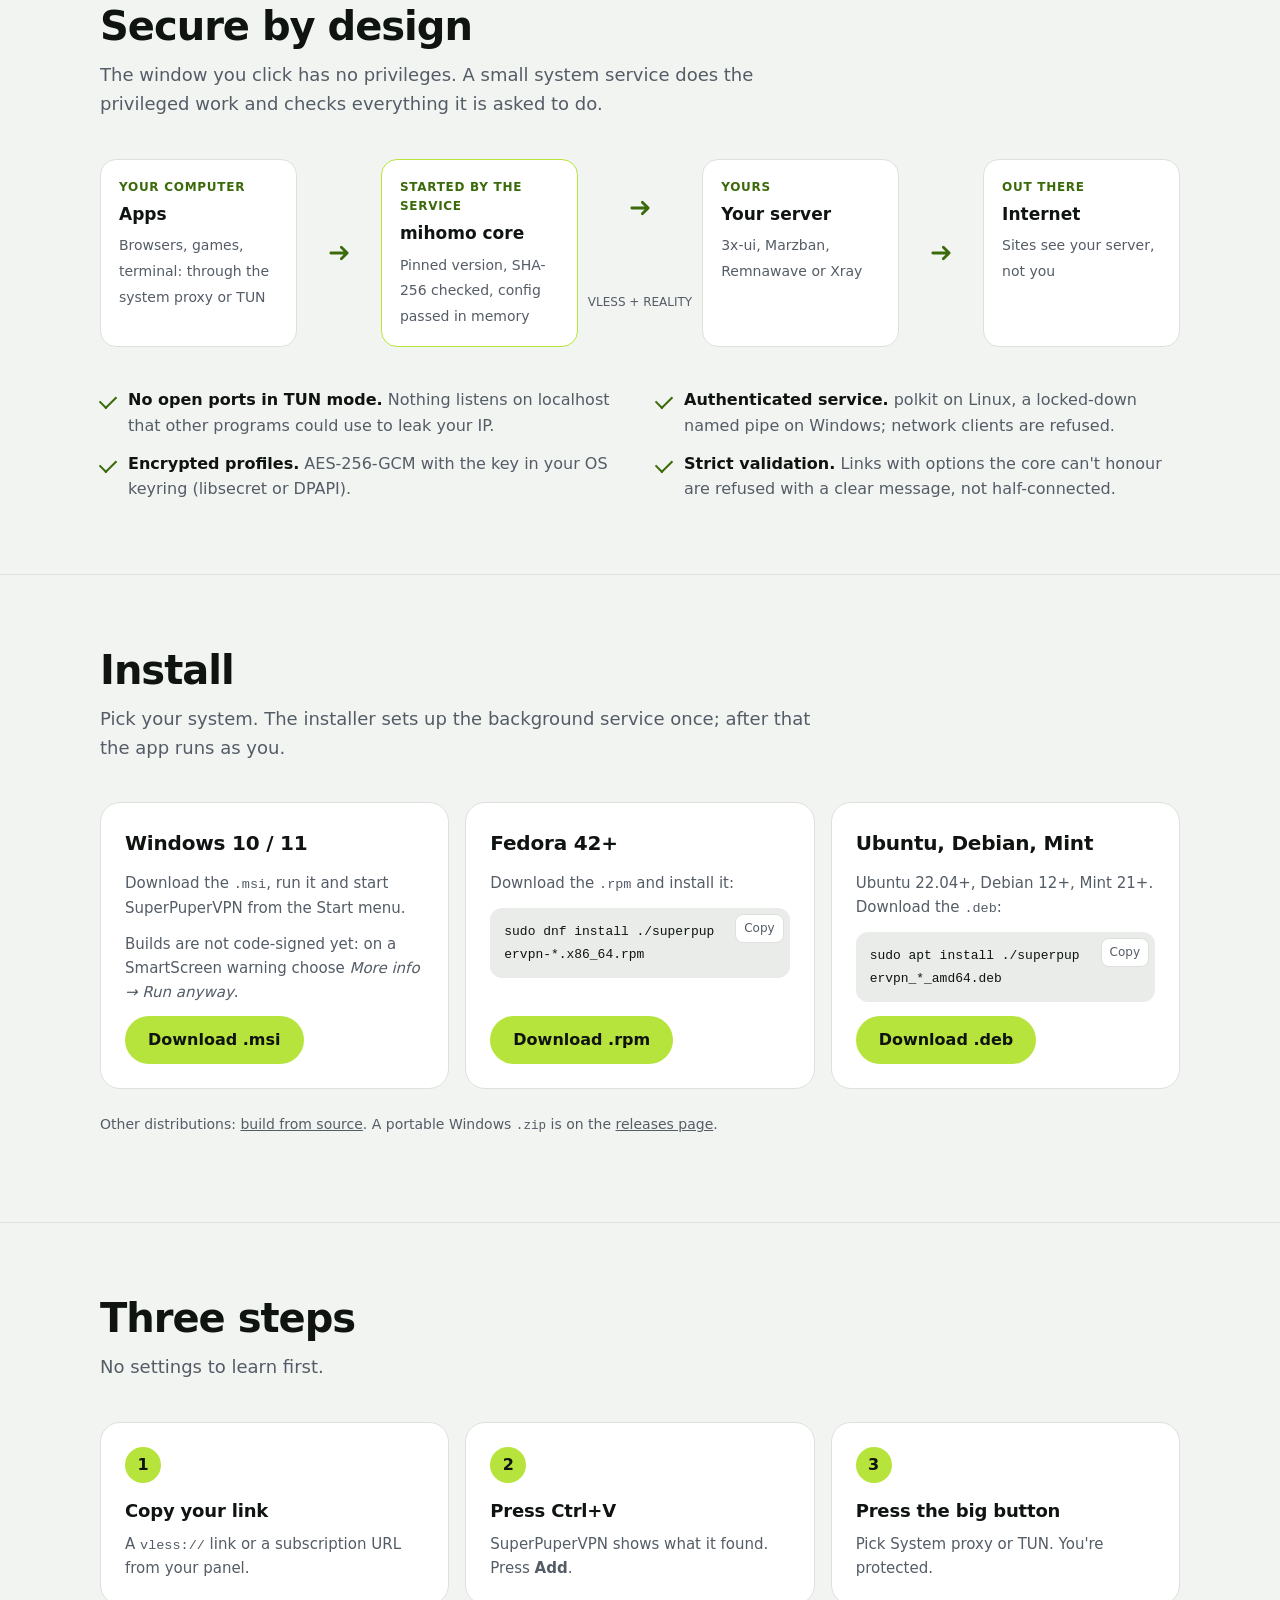
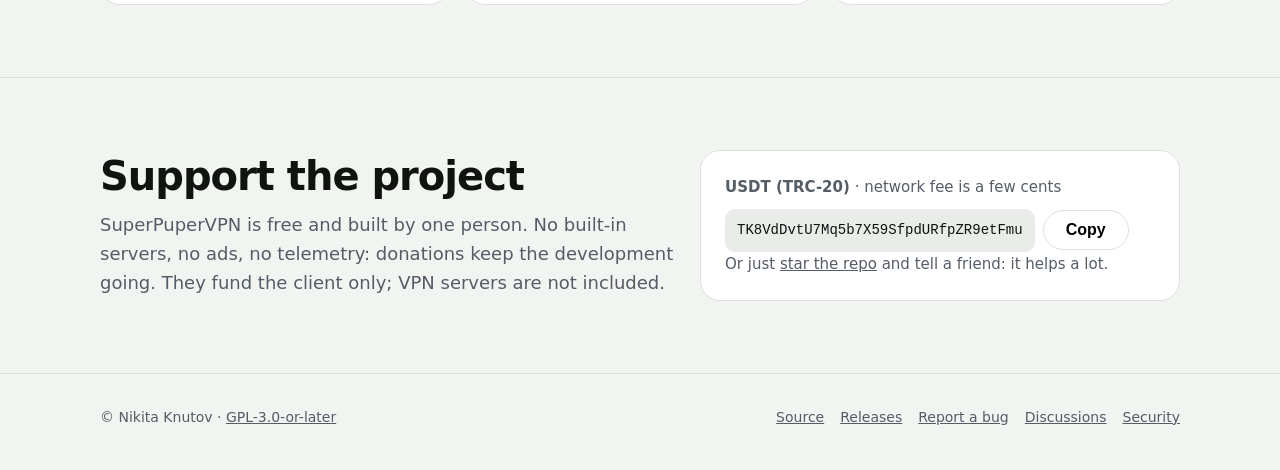
==== commit cab2fc32: "Website: keep screenshot proportions; big website and download buttons in README Co-Authored-By: Cla" ====
--- a/docs/index.html
+++ b/docs/index.html
@@ -72,10 +72,10 @@
 .lead { font-size: 19px; color: var(--muted); margin: 0 0 28px; max-width: 34em; }
 .cta { display: flex; flex-wrap: wrap; gap: 12px; }
 .meta { margin-top: 16px; color: var(--muted); font-size: 14px; }
-.shots { position: relative; display: flex; justify-content: center; gap: 0; }
-.shots img { width: 52%; border-radius: 24px; border: 1px solid var(--border); box-shadow: 0 30px 60px -20px rgb(0 0 0 / 0.55); }
-.shots img:first-child { transform: rotate(-4deg) translate(8%, 6%); }
-.shots img:last-child { transform: rotate(4deg) translate(-8%, -2%); z-index: 1; }
+.shots { position: relative; display: flex; justify-content: center; align-items: flex-start; }
+.shots img { flex: none; width: 52%; border-radius: 24px; border: 1px solid var(--border); box-shadow: 0 30px 60px -20px rgb(0 0 0 / 0.55); }
+.shots img:first-child { margin: 6% -8% 0 0; transform: rotate(-4deg); }
+.shots img:last-child { margin-left: -8%; transform: rotate(4deg); z-index: 1; }
 @media (max-width: 880px) {
   .hero { grid-template-columns: 1fr; padding-top: 48px; gap: 40px; }
   .hero > * { min-width: 0; }
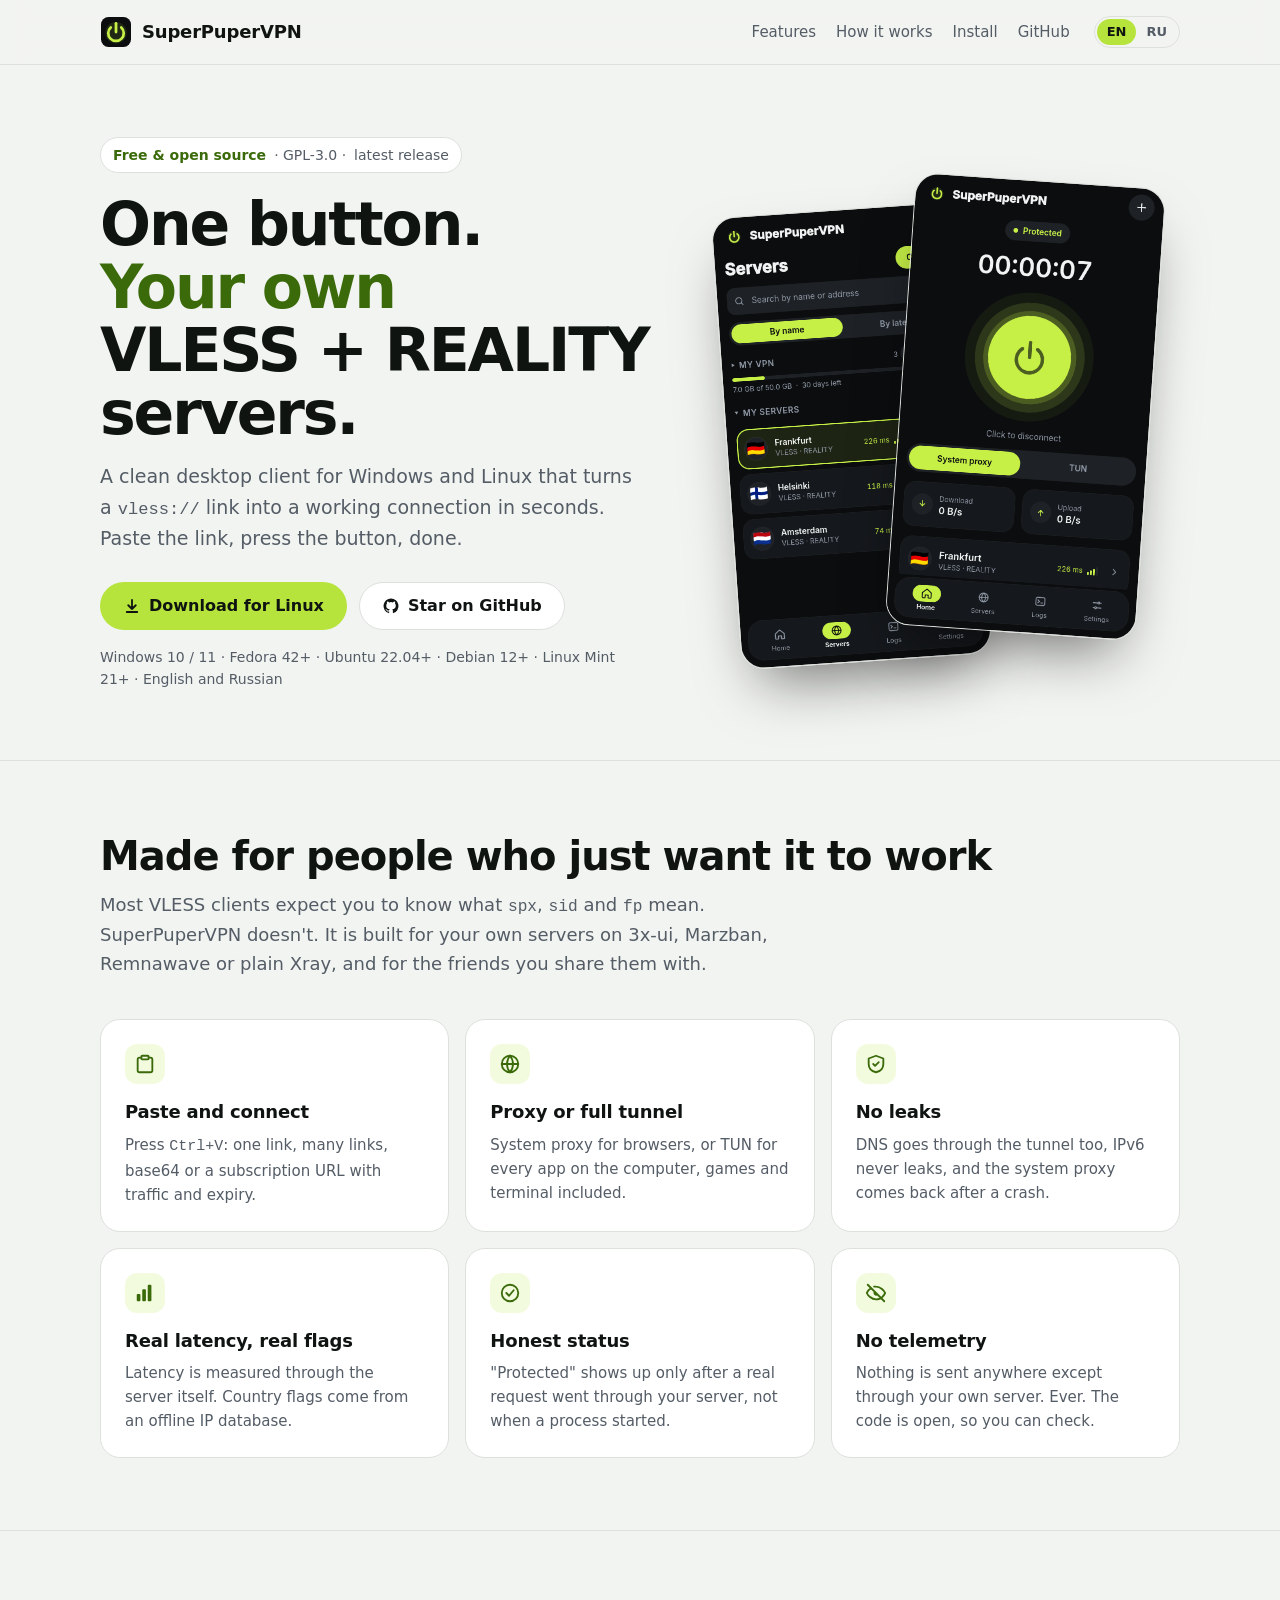
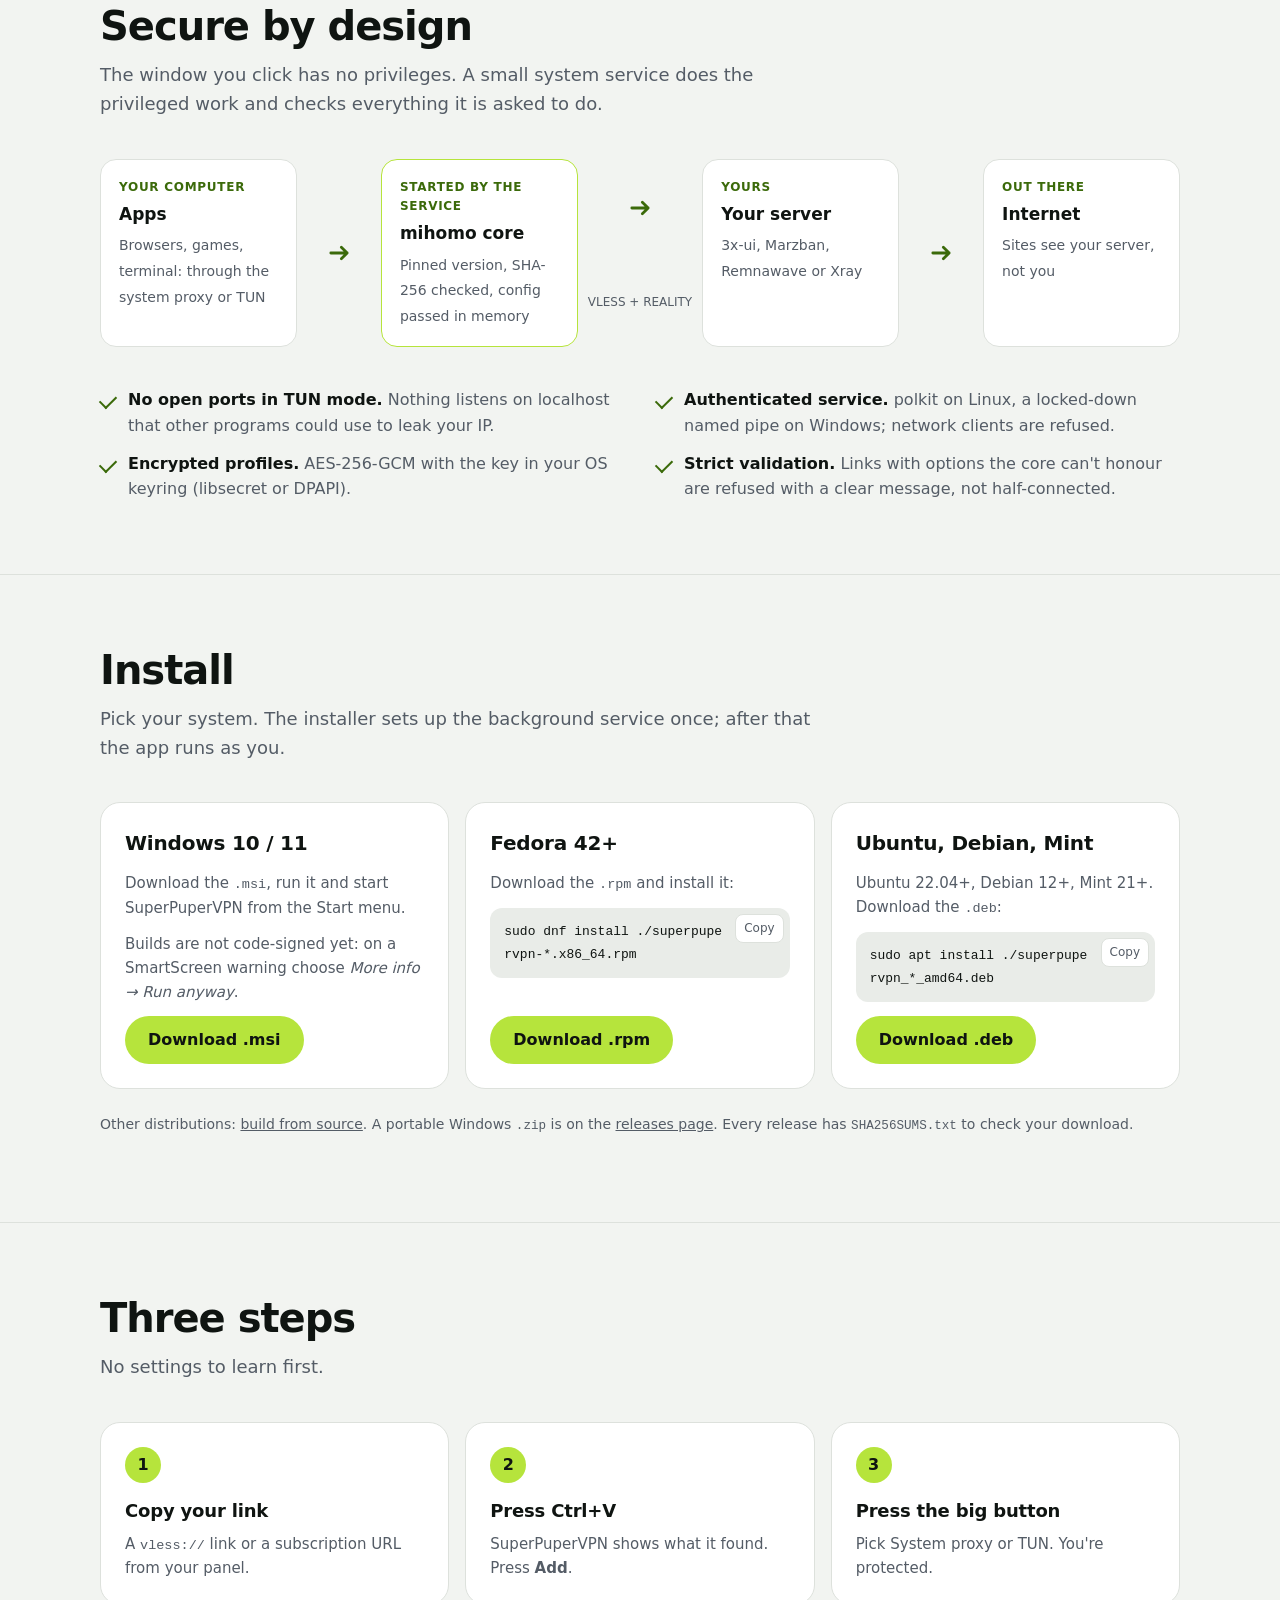
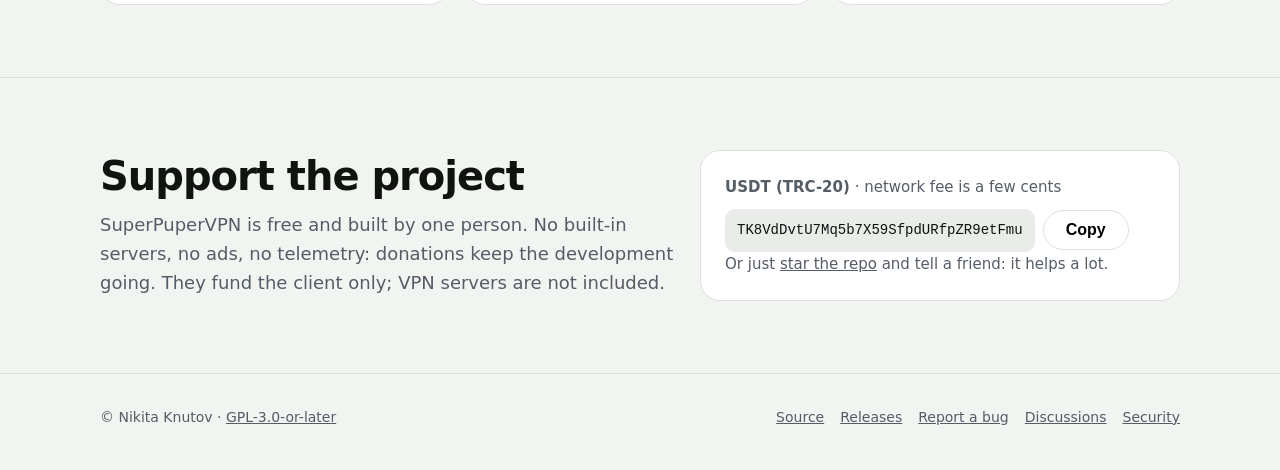
==== commit 52708c8b: "Russian website with EN/RU switch, demo GIF, SHA256SUMS in releases Co-Authored-By: Claude Opus 5.5 " ====
--- a/docs/index.html
+++ b/docs/index.html
@@ -15,134 +15,14 @@
 <meta property="og:url" content="https://nikitaknutov.github.io/superpupervpn/">
 <meta property="og:image" content="https://nikitaknutov.github.io/superpupervpn/og.png">
 <meta name="twitter:card" content="summary_large_image">
-<style>
-:root {
-  --bg: #0B0D0F; --surface: #15181C; --surface2: #1E2227; --text: #F1F4F2; --muted: #8E97A4;
-  --accent: #C6F046; --accent-text: #0B0D0F; --accent-ink: #C6F046; --border: #262B31;
-  --radius: 20px; --max: 1120px;
-  color-scheme: dark;
-}
-@media (prefers-color-scheme: light) {
-  :root {
-    --bg: #F2F4F1; --surface: #FFFFFF; --surface2: #E9ECE8; --text: #0F1411; --muted: #545C66;
-    --accent: #B6E43C; --accent-text: #0F1411; --accent-ink: #3B6A0A; --border: #DDE1DC;
-    color-scheme: light;
-  }
-}
-* { box-sizing: border-box; }
-html { scroll-behavior: smooth; }
-@media (prefers-reduced-motion: reduce) { html { scroll-behavior: auto; } }
-body {
-  margin: 0; background: var(--bg); color: var(--text);
-  font: 16px/1.6 Inter, "Inter Variable", system-ui, -apple-system, "Segoe UI", Roboto, sans-serif;
-  -webkit-font-smoothing: antialiased;
-}
-a { color: inherit; }
-img { max-width: 100%; height: auto; display: block; }
-code, pre { font-family: ui-monospace, "JetBrains Mono", "Cascadia Code", Consolas, monospace; font-size: 0.9em; }
-.wrap { max-width: var(--max); margin: 0 auto; padding: 0 20px; }
-.skip { position: absolute; left: -999px; }
-.skip:focus { left: 16px; top: 16px; background: var(--accent); color: var(--accent-text); padding: 8px 12px; border-radius: 8px; z-index: 10; }
-:focus-visible { outline: 3px solid var(--accent); outline-offset: 3px; border-radius: 6px; }
-
-/* nav */
-header { position: sticky; top: 0; z-index: 5; background: color-mix(in srgb, var(--bg) 85%, transparent); backdrop-filter: blur(12px); border-bottom: 1px solid var(--border); }
-nav { display: flex; align-items: center; gap: 24px; height: 64px; }
-.brand { display: flex; align-items: center; gap: 10px; font-weight: 800; font-size: 18px; text-decoration: none; letter-spacing: -0.01em; }
-.brand img { width: 32px; height: 32px; }
-nav .links { display: flex; gap: 20px; margin-left: auto; font-size: 15px; }
-nav .links a { text-decoration: none; color: var(--muted); }
-nav .links a:hover { color: var(--text); }
-@media (max-width: 720px) { nav .links a:not(.gh) { display: none; } }
-
-/* buttons */
-.btn { display: inline-flex; align-items: center; justify-content: center; gap: 8px; min-height: 48px; padding: 0 22px; border-radius: 999px; font-weight: 700; text-decoration: none; border: 1px solid transparent; cursor: pointer; font-size: 16px; }
-.btn.primary { background: var(--accent); color: var(--accent-text); }
-.btn.primary:hover { filter: brightness(1.06); }
-.btn.ghost { border-color: var(--border); background: var(--surface); }
-.btn.ghost:hover { background: var(--surface2); }
-.btn svg { width: 18px; height: 18px; }
-
-/* hero */
-.hero { display: grid; grid-template-columns: 1.05fr 1fr; gap: 48px; align-items: center; padding-block: 72px 56px; }
-.eyebrow { display: inline-flex; align-items: center; gap: 8px; padding: 6px 12px; border-radius: 999px; background: var(--surface); border: 1px solid var(--border); color: var(--muted); font-size: 14px; }
-.eyebrow b { color: var(--accent-ink); font-weight: 700; }
-h1 { font-size: clamp(36px, 5.4vw, 60px); line-height: 1.05; letter-spacing: -0.035em; margin: 20px 0 16px; font-weight: 800; }
-h1 em { font-style: normal; color: var(--accent-ink); }
-.lead { font-size: 19px; color: var(--muted); margin: 0 0 28px; max-width: 34em; }
-.cta { display: flex; flex-wrap: wrap; gap: 12px; }
-.meta { margin-top: 16px; color: var(--muted); font-size: 14px; }
-.shots { position: relative; display: flex; justify-content: center; align-items: flex-start; }
-.shots img { flex: none; width: 52%; border-radius: 24px; border: 1px solid var(--border); box-shadow: 0 30px 60px -20px rgb(0 0 0 / 0.55); }
-.shots img:first-child { margin: 6% -8% 0 0; transform: rotate(-4deg); }
-.shots img:last-child { margin-left: -8%; transform: rotate(4deg); z-index: 1; }
-@media (max-width: 880px) {
-  .hero { grid-template-columns: 1fr; padding-top: 48px; gap: 40px; }
-  .hero > * { min-width: 0; }
-  .shots img { width: 58%; }
-}
-
-/* sections */
-section { padding: 72px 0; border-top: 1px solid var(--border); }
-h2 { font-size: clamp(28px, 3.6vw, 40px); letter-spacing: -0.025em; line-height: 1.15; margin: 0 0 12px; }
-.sub { color: var(--muted); margin: 0 0 40px; max-width: 40em; font-size: 18px; }
-.grid { display: grid; grid-template-columns: repeat(3, 1fr); gap: 16px; }
-.grid > *, .steps > * { min-width: 0; }
-@media (max-width: 880px) { .grid { grid-template-columns: repeat(2, 1fr); } }
-@media (max-width: 560px) { .grid { grid-template-columns: 1fr; } }
-.card { background: var(--surface); border: 1px solid var(--border); border-radius: var(--radius); padding: 24px; }
-.card h3 { margin: 14px 0 6px; font-size: 18px; letter-spacing: -0.01em; }
-.card p { margin: 0; color: var(--muted); font-size: 15px; }
-.icon { width: 40px; height: 40px; border-radius: 12px; display: grid; place-items: center; background: color-mix(in srgb, var(--accent) 16%, transparent); color: var(--accent-ink); }
-.icon svg { width: 22px; height: 22px; }
-
-/* flow diagram */
-.flow { display: grid; grid-template-columns: 1fr auto 1fr auto 1fr auto 1fr; align-items: stretch; gap: 10px; }
-.node { background: var(--surface); border: 1px solid var(--border); border-radius: 16px; padding: 18px; }
-.node.hl { border-color: var(--accent); }
-.node small { display: block; color: var(--accent-ink); font-weight: 700; font-size: 12px; letter-spacing: 0.06em; text-transform: uppercase; }
-.node strong { display: block; margin: 4px 0; font-size: 17px; }
-.node span { color: var(--muted); font-size: 14px; }
-.arrow { display: grid; place-items: center; color: var(--muted); font-size: 12px; text-align: center; min-width: 64px; }
-.arrow svg { width: 28px; height: 28px; color: var(--accent-ink); }
-@media (max-width: 880px) {
-  .flow { grid-template-columns: 1fr; }
-  .arrow { min-height: 40px; }
-  .arrow svg { transform: rotate(90deg); }
-}
-.points { display: grid; grid-template-columns: repeat(2, 1fr); gap: 12px 32px; margin: 40px 0 0; padding: 0; list-style: none; }
-.points li { padding-left: 28px; position: relative; color: var(--muted); }
-.points li::before { content: ""; position: absolute; left: 0; top: 0.5em; width: 14px; height: 8px; border-left: 2.5px solid var(--accent-ink); border-bottom: 2.5px solid var(--accent-ink); transform: rotate(-45deg); }
-.points b { color: var(--text); }
-@media (max-width: 720px) { .points { grid-template-columns: 1fr; } }
-
-/* install */
-.os { display: flex; flex-direction: column; gap: 12px; }
-.os h3 { margin: 0; font-size: 20px; }
-.os p { margin: 0; }
-.os .btn { align-self: flex-start; margin-top: auto; }
-.code { position: relative; }
-pre { margin: 0; background: var(--surface2); border-radius: 12px; padding: 12px 72px 12px 14px; white-space: pre-wrap; word-break: break-all; }
-.copy { position: absolute; top: 6px; right: 6px; border: 1px solid var(--border); background: var(--surface); color: var(--muted); border-radius: 8px; font: inherit; font-size: 12px; padding: 4px 8px; cursor: pointer; }
-.copy:hover { color: var(--text); }
-.note { color: var(--muted); font-size: 14px; margin-top: 24px; }
-
-/* steps */
-.steps { counter-reset: s; display: grid; grid-template-columns: repeat(3, 1fr); gap: 16px; padding: 0; margin: 0; list-style: none; }
-.steps li { counter-increment: s; }
-.steps li::before { content: counter(s); display: grid; place-items: center; width: 36px; height: 36px; border-radius: 50%; background: var(--accent); color: var(--accent-text); font-weight: 800; }
-@media (max-width: 720px) { .steps { grid-template-columns: 1fr; } }
-
-/* support */
-.support { display: grid; grid-template-columns: 1.2fr 1fr; gap: 24px; align-items: center; }
-.wallet { display: flex; gap: 8px; align-items: center; flex-wrap: wrap; }
-.wallet code { background: var(--surface2); padding: 10px 12px; border-radius: 10px; word-break: break-all; font-size: 14px; }
-@media (max-width: 720px) { .support { grid-template-columns: 1fr; } }
-
-footer { border-top: 1px solid var(--border); padding: 32px 0 48px; color: var(--muted); font-size: 14px; }
-footer .wrap { display: flex; flex-wrap: wrap; gap: 12px 24px; align-items: center; }
-footer nav { height: auto; gap: 16px; margin-left: auto; flex-wrap: wrap; }
-</style>
+<link rel="alternate" hreflang="en" href="https://nikitaknutov.github.io/superpupervpn/">
+<link rel="alternate" hreflang="ru" href="https://nikitaknutov.github.io/superpupervpn/ru/">
+<link rel="alternate" hreflang="x-default" href="https://nikitaknutov.github.io/superpupervpn/">
+<link rel="stylesheet" href="site.css">
+<script>
+// Russian-speaking visitors who have not picked a language yet get the Russian page.
+try { if (!localStorage.getItem('lang') && /^ru\b/i.test(navigator.language)) location.replace('ru/'); } catch {}
+</script>
 </head>
 <body>
 <a class="skip" href="#main">Skip to content</a>
@@ -157,6 +37,7 @@
         <a href="#install">Install</a>
         <a class="gh" href="https://github.com/NikitaKnutov/superpupervpn">GitHub</a>
       </div>
+      <span class="lang"><a href="./" aria-current="page" data-lang="en" hreflang="en">EN</a><a href="ru/" data-lang="ru" hreflang="ru" lang="ru">RU</a></span>
     </nav>
   </div>
 </header>
@@ -275,7 +156,8 @@
         </div>
       </div>
       <p class="note">Other distributions: <a href="https://github.com/NikitaKnutov/superpupervpn#build-from-source">build from source</a>.
-        A portable Windows <code>.zip</code> is on the <a href="https://github.com/NikitaKnutov/superpupervpn/releases/latest">releases page</a>.</p>
+        A portable Windows <code>.zip</code> is on the <a href="https://github.com/NikitaKnutov/superpupervpn/releases/latest">releases page</a>.
+        Every release has <code>SHA256SUMS.txt</code> to check your download.</p>
     </div>
   </section>
 
@@ -323,47 +205,6 @@
   </div>
 </footer>
 
-<script>
-// Copy buttons: commands in <pre> blocks and the wallet address.
-document.querySelectorAll('pre').forEach(pre => {
-  const box = document.createElement('div');
-  box.className = 'code';
-  pre.replaceWith(box);
-  const b = document.createElement('button');
-  b.className = 'copy'; b.type = 'button'; b.textContent = 'Copy';
-  b.dataset.copyText = pre.innerText;
-  box.append(pre, b);
-});
-document.addEventListener('click', async e => {
-  const b = e.target.closest('[data-copy], [data-copy-text]');
-  if (!b) return;
-  const text = b.dataset.copyText ?? document.querySelector(b.dataset.copy).textContent;
-  try { await navigator.clipboard.writeText(text.trim()); b.textContent = 'Copied'; }
-  catch { b.textContent = 'Select and copy'; }
-  setTimeout(() => (b.textContent = 'Copy'), 1500);
-});
-
-// Point the download buttons at the files of the latest release; without JS or the API they open the releases page.
-(async () => {
-  const ua = navigator.userAgent;
-  const os = /Windows/i.test(ua) ? 'win' : /Fedora|Red Hat/i.test(ua) ? 'rpm' : /Linux|X11/i.test(ua) ? 'linux' : 'other';
-  const label = document.getElementById('download-label');
-  label.textContent = { win: 'Download for Windows', rpm: 'Download for Fedora', linux: 'Download for Linux', other: 'Download' }[os];
-  try {
-    const r = await fetch('https://api.github.com/repos/NikitaKnutov/superpupervpn/releases/latest');
-    if (!r.ok) return;
-    const rel = await r.json();
-    const find = ext => rel.assets.find(a => a.name.endsWith(ext));
-    document.querySelectorAll('[data-version]').forEach(el => (el.textContent = rel.tag_name));
-    document.querySelectorAll('[data-asset]').forEach(a => {
-      const asset = find(a.dataset.asset);
-      if (asset) a.href = asset.browser_download_url;
-    });
-    // Generic Linux gets the releases page: .deb or .rpm depends on the distro.
-    const main = { win: find('.msi'), rpm: find('.rpm') }[os];
-    if (main) document.getElementById('download').href = main.browser_download_url;
-  } catch { /* offline or rate-limited: keep the releases page links */ }
-})();
-</script>
+<script src="site.js"></script>
 </body>
 </html>
--- a/docs/site.css
+++ b/docs/site.css
@@ -0,0 +1,131 @@
+:root {
+  --bg: #0B0D0F; --surface: #15181C; --surface2: #1E2227; --text: #F1F4F2; --muted: #8E97A4;
+  --accent: #C6F046; --accent-text: #0B0D0F; --accent-ink: #C6F046; --border: #262B31;
+  --radius: 20px; --max: 1120px;
+  color-scheme: dark;
+}
+@media (prefers-color-scheme: light) {
+  :root {
+    --bg: #F2F4F1; --surface: #FFFFFF; --surface2: #E9ECE8; --text: #0F1411; --muted: #545C66;
+    --accent: #B6E43C; --accent-text: #0F1411; --accent-ink: #3B6A0A; --border: #DDE1DC;
+    color-scheme: light;
+  }
+}
+* { box-sizing: border-box; }
+html { scroll-behavior: smooth; }
+@media (prefers-reduced-motion: reduce) { html { scroll-behavior: auto; } }
+body {
+  margin: 0; background: var(--bg); color: var(--text);
+  font: 16px/1.6 Inter, "Inter Variable", system-ui, -apple-system, "Segoe UI", Roboto, sans-serif;
+  -webkit-font-smoothing: antialiased;
+}
+a { color: inherit; }
+img { max-width: 100%; height: auto; display: block; }
+code, pre { font-family: ui-monospace, "JetBrains Mono", "Cascadia Code", Consolas, monospace; font-size: 0.9em; }
+.wrap { max-width: var(--max); margin: 0 auto; padding: 0 20px; }
+.skip { position: absolute; left: -999px; }
+.skip:focus { left: 16px; top: 16px; background: var(--accent); color: var(--accent-text); padding: 8px 12px; border-radius: 8px; z-index: 10; }
+:focus-visible { outline: 3px solid var(--accent); outline-offset: 3px; border-radius: 6px; }
+
+/* nav */
+header { position: sticky; top: 0; z-index: 5; background: color-mix(in srgb, var(--bg) 85%, transparent); backdrop-filter: blur(12px); border-bottom: 1px solid var(--border); }
+nav { display: flex; align-items: center; gap: 24px; height: 64px; }
+.brand { display: flex; align-items: center; gap: 10px; font-weight: 800; font-size: 18px; text-decoration: none; letter-spacing: -0.01em; }
+.brand img { width: 32px; height: 32px; }
+nav .links { display: flex; gap: 20px; margin-left: auto; font-size: 15px; }
+nav .links a { text-decoration: none; color: var(--muted); }
+nav .links a:hover { color: var(--text); }
+@media (max-width: 720px) { nav .links a:not(.gh) { display: none; } }
+
+/* buttons */
+.btn { display: inline-flex; align-items: center; justify-content: center; gap: 8px; min-height: 48px; padding: 0 22px; border-radius: 999px; font-weight: 700; text-decoration: none; border: 1px solid transparent; cursor: pointer; font-size: 16px; }
+.btn.primary { background: var(--accent); color: var(--accent-text); }
+.btn.primary:hover { filter: brightness(1.06); }
+.btn.ghost { border-color: var(--border); background: var(--surface); }
+.btn.ghost:hover { background: var(--surface2); }
+.btn svg { width: 18px; height: 18px; }
+
+/* hero */
+.hero { display: grid; grid-template-columns: 1.05fr 1fr; gap: 48px; align-items: center; padding-block: 72px 56px; }
+.eyebrow { display: inline-flex; align-items: center; gap: 8px; padding: 6px 12px; border-radius: 999px; background: var(--surface); border: 1px solid var(--border); color: var(--muted); font-size: 14px; }
+.eyebrow b { color: var(--accent-ink); font-weight: 700; }
+h1 { font-size: clamp(36px, 5.4vw, 60px); line-height: 1.05; letter-spacing: -0.035em; margin: 20px 0 16px; font-weight: 800; }
+h1 em { font-style: normal; color: var(--accent-ink); }
+.lead { font-size: 19px; color: var(--muted); margin: 0 0 28px; max-width: 34em; }
+.cta { display: flex; flex-wrap: wrap; gap: 12px; }
+.meta { margin-top: 16px; color: var(--muted); font-size: 14px; }
+.shots { position: relative; display: flex; justify-content: center; align-items: flex-start; }
+.shots img { flex: none; width: 52%; border-radius: 24px; border: 1px solid var(--border); box-shadow: 0 30px 60px -20px rgb(0 0 0 / 0.55); }
+.shots img:first-child { margin: 6% -8% 0 0; transform: rotate(-4deg); }
+.shots img:last-child { margin-left: -8%; transform: rotate(4deg); z-index: 1; }
+@media (max-width: 880px) {
+  .hero { grid-template-columns: 1fr; padding-top: 48px; gap: 40px; }
+  .hero > * { min-width: 0; }
+  .shots img { width: 58%; }
+}
+
+/* sections */
+section { padding: 72px 0; border-top: 1px solid var(--border); }
+h2 { font-size: clamp(28px, 3.6vw, 40px); letter-spacing: -0.025em; line-height: 1.15; margin: 0 0 12px; }
+.sub { color: var(--muted); margin: 0 0 40px; max-width: 40em; font-size: 18px; }
+.grid { display: grid; grid-template-columns: repeat(3, 1fr); gap: 16px; }
+.grid > *, .steps > * { min-width: 0; }
+@media (max-width: 880px) { .grid { grid-template-columns: repeat(2, 1fr); } }
+@media (max-width: 560px) { .grid { grid-template-columns: 1fr; } }
+.card { background: var(--surface); border: 1px solid var(--border); border-radius: var(--radius); padding: 24px; }
+.card h3 { margin: 14px 0 6px; font-size: 18px; letter-spacing: -0.01em; }
+.card p { margin: 0; color: var(--muted); font-size: 15px; }
+.icon { width: 40px; height: 40px; border-radius: 12px; display: grid; place-items: center; background: color-mix(in srgb, var(--accent) 16%, transparent); color: var(--accent-ink); }
+.icon svg { width: 22px; height: 22px; }
+
+/* flow diagram */
+.flow { display: grid; grid-template-columns: 1fr auto 1fr auto 1fr auto 1fr; align-items: stretch; gap: 10px; }
+.node { background: var(--surface); border: 1px solid var(--border); border-radius: 16px; padding: 18px; }
+.node.hl { border-color: var(--accent); }
+.node small { display: block; color: var(--accent-ink); font-weight: 700; font-size: 12px; letter-spacing: 0.06em; text-transform: uppercase; }
+.node strong { display: block; margin: 4px 0; font-size: 17px; }
+.node span { color: var(--muted); font-size: 14px; }
+.arrow { display: grid; place-items: center; color: var(--muted); font-size: 12px; text-align: center; min-width: 64px; }
+.arrow svg { width: 28px; height: 28px; color: var(--accent-ink); }
+@media (max-width: 880px) {
+  .flow { grid-template-columns: 1fr; }
+  .arrow { min-height: 40px; }
+  .arrow svg { transform: rotate(90deg); }
+}
+.points { display: grid; grid-template-columns: repeat(2, 1fr); gap: 12px 32px; margin: 40px 0 0; padding: 0; list-style: none; }
+.points li { padding-left: 28px; position: relative; color: var(--muted); }
+.points li::before { content: ""; position: absolute; left: 0; top: 0.5em; width: 14px; height: 8px; border-left: 2.5px solid var(--accent-ink); border-bottom: 2.5px solid var(--accent-ink); transform: rotate(-45deg); }
+.points b { color: var(--text); }
+@media (max-width: 720px) { .points { grid-template-columns: 1fr; } }
+
+/* install */
+.os { display: flex; flex-direction: column; gap: 12px; }
+.os h3 { margin: 0; font-size: 20px; }
+.os p { margin: 0; }
+.os .btn { align-self: flex-start; margin-top: auto; }
+.code { display: flex; align-items: flex-start; gap: 8px; background: var(--surface2); border-radius: 12px; padding: 6px 6px 6px 0; }
+pre { margin: 0; flex: 1; min-width: 0; padding: 6px 0 6px 14px; white-space: pre-wrap; word-break: break-all; }
+.copy { flex: none; border: 1px solid var(--border); background: var(--surface); color: var(--muted); border-radius: 8px; font: inherit; font-size: 12px; padding: 4px 8px; cursor: pointer; }
+.copy:hover { color: var(--text); }
+.note { color: var(--muted); font-size: 14px; margin-top: 24px; }
+
+/* steps */
+.steps { counter-reset: s; display: grid; grid-template-columns: repeat(3, 1fr); gap: 16px; padding: 0; margin: 0; list-style: none; }
+.steps li { counter-increment: s; }
+.steps li::before { content: counter(s); display: grid; place-items: center; width: 36px; height: 36px; border-radius: 50%; background: var(--accent); color: var(--accent-text); font-weight: 800; }
+@media (max-width: 720px) { .steps { grid-template-columns: 1fr; } }
+
+/* support */
+.support { display: grid; grid-template-columns: 1.2fr 1fr; gap: 24px; align-items: center; }
+.wallet { display: flex; gap: 8px; align-items: center; flex-wrap: wrap; }
+.wallet code { background: var(--surface2); padding: 10px 12px; border-radius: 10px; word-break: break-all; font-size: 14px; }
+@media (max-width: 720px) { .support { grid-template-columns: 1fr; } }
+
+footer { border-top: 1px solid var(--border); padding: 32px 0 48px; color: var(--muted); font-size: 14px; }
+footer .wrap { display: flex; flex-wrap: wrap; gap: 12px 24px; align-items: center; }
+footer nav { height: auto; gap: 16px; margin-left: auto; flex-wrap: wrap; }
+
+/* language switch */
+.lang { display: inline-flex; border: 1px solid var(--border); border-radius: 999px; padding: 2px; font-size: 13px; font-weight: 700; }
+.lang a { padding: 3px 10px; border-radius: 999px; color: var(--muted); text-decoration: none; }
+.lang a[aria-current] { background: var(--accent); color: var(--accent-text); }
